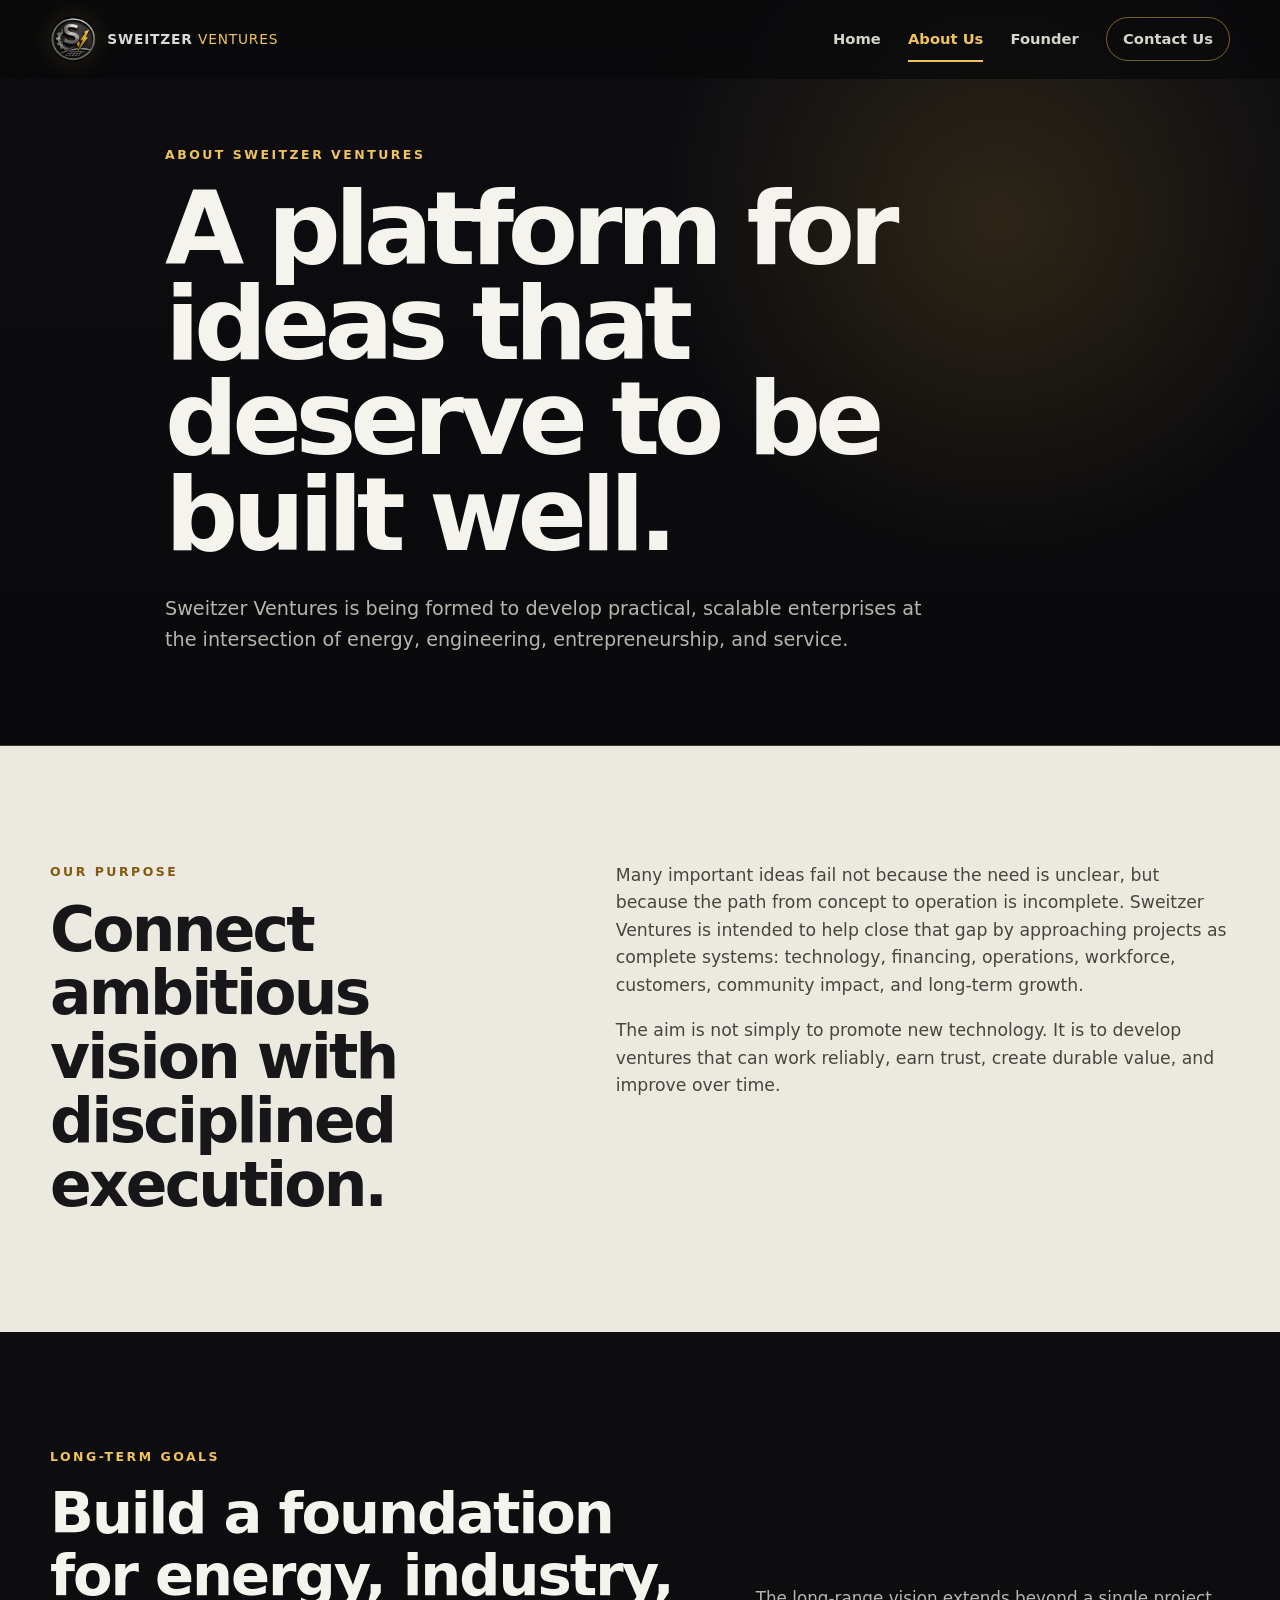
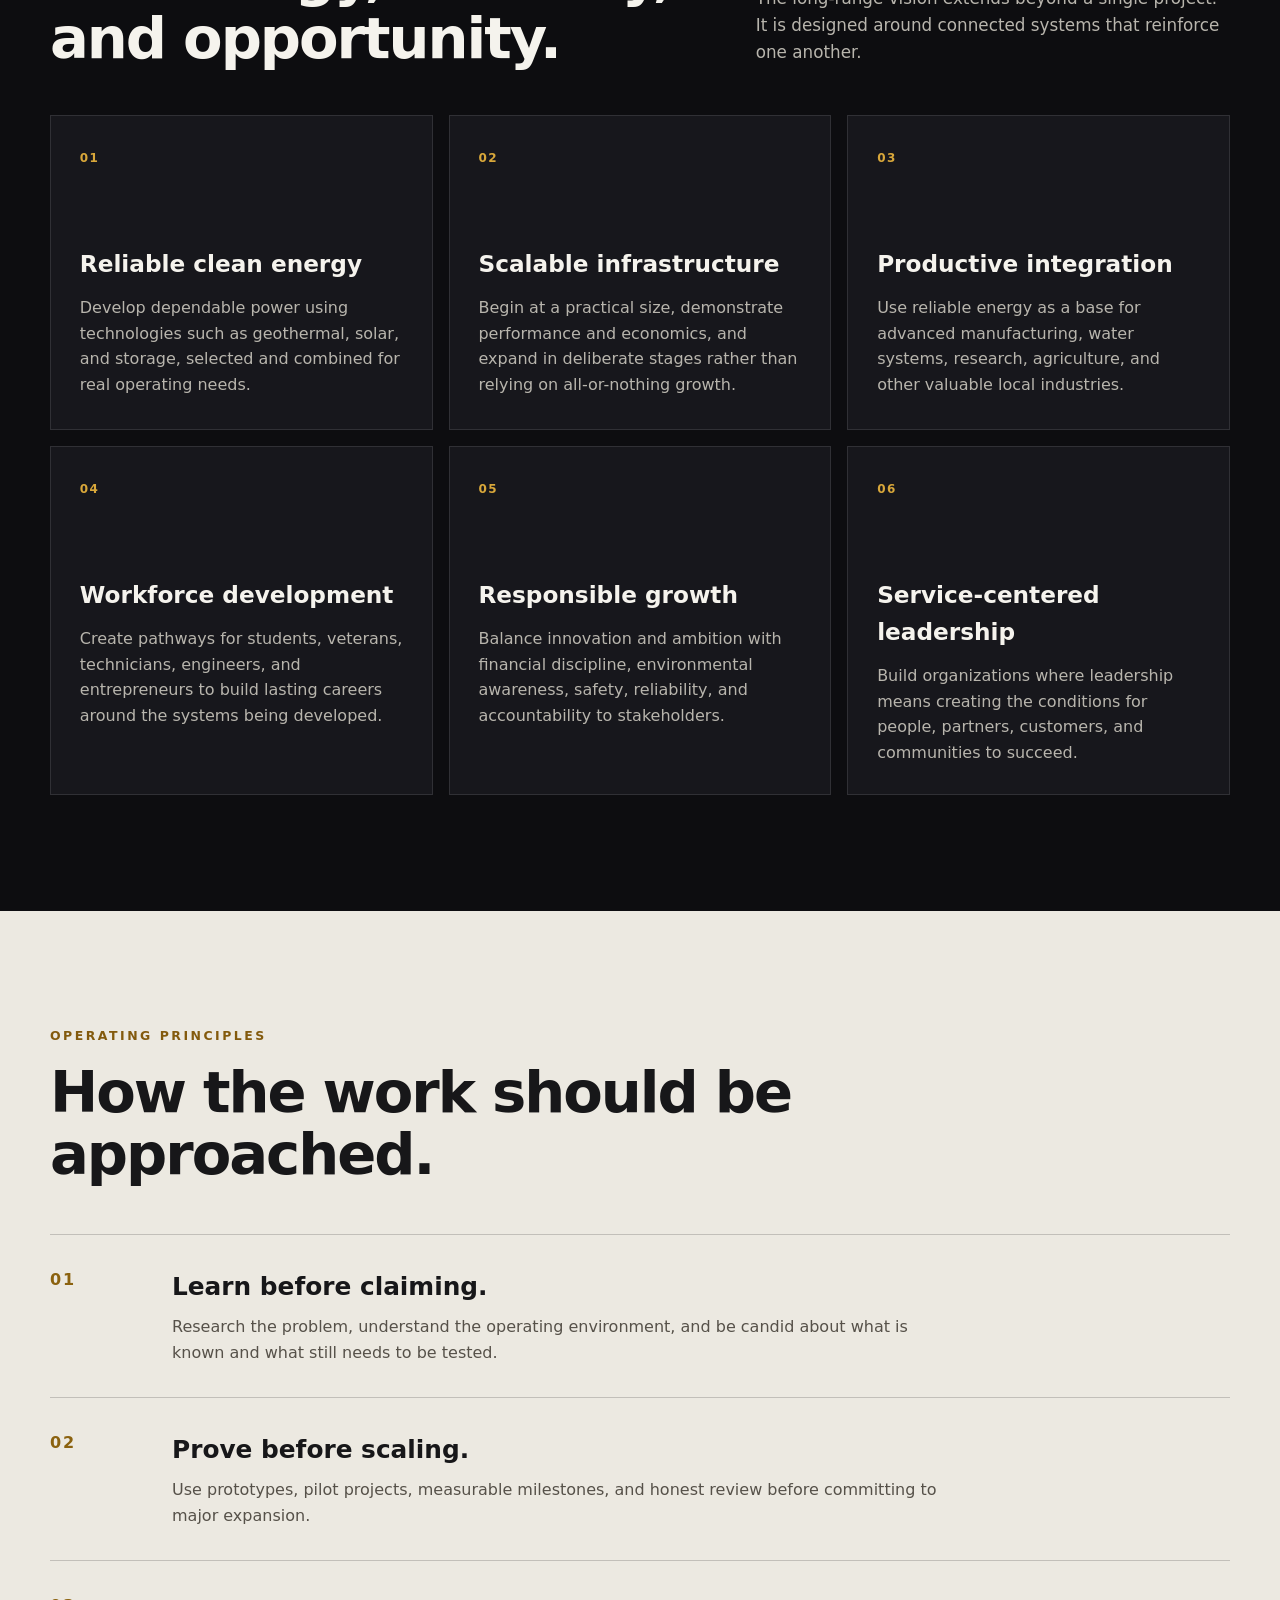
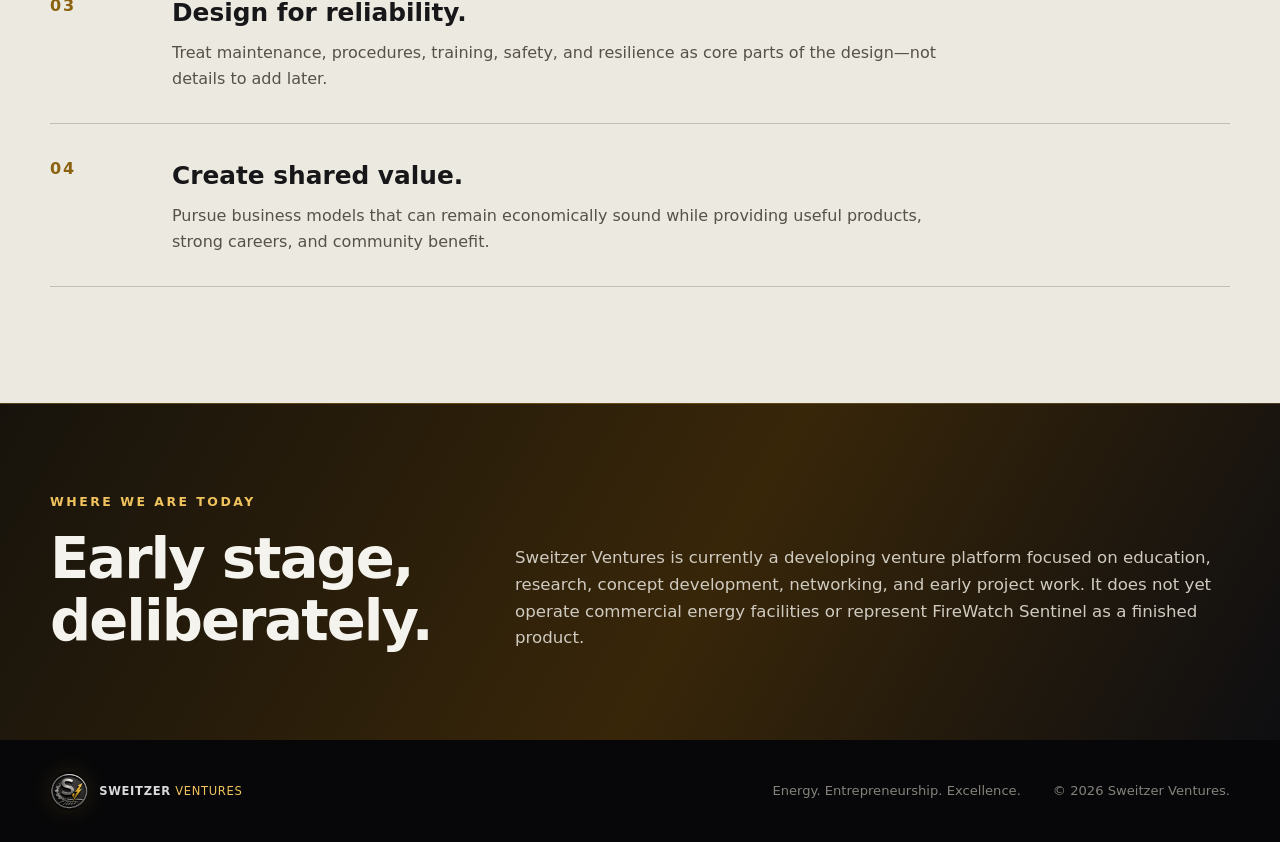
==== about.html @ b1c0d0ee "Full Website with current game" ====
<!doctype html>
<html lang="en">
<head>
  <meta charset="utf-8">
  <meta name="viewport" content="width=device-width, initial-scale=1">
  <meta name="description" content="Learn about the purpose, goals, and operating principles behind Sweitzer Ventures.">
  <meta name="theme-color" content="#0b0b0d">
  <meta property="og:title" content="About Sweitzer Ventures">
  <meta property="og:description" content="A long-range platform for reliable energy, resilient infrastructure, and disciplined entrepreneurship.">
  <meta property="og:type" content="website">
  <meta property="og:url" content="https://sweitzerventures.com/about.html">
  <meta property="og:image" content="https://sweitzerventures.com/assets/sweitzer-ventures-emblem.webp">
  <link rel="canonical" href="https://sweitzerventures.com/about.html">
  <title>About Us | Sweitzer Ventures</title>
  <link rel="icon" href="assets/favicon.png" type="image/png">
  <link rel="stylesheet" href="styles.css">
</head>
<body>
  <a class="skip-link" href="#main">Skip to main content</a>
  <header class="site-header" id="top">
    <div class="nav-wrap">
      <a class="brand" href="index.html" aria-label="Sweitzer Ventures home">
        <img src="assets/favicon.png" alt="" width="46" height="46">
        <span><strong>Sweitzer</strong> Ventures</span>
      </a>
      <button class="menu-button" type="button" aria-expanded="false" aria-controls="site-nav">Menu</button>
      <nav id="site-nav" aria-label="Primary navigation">
        <a href="index.html">Home</a>
        <a href="about.html" aria-current="page">About Us</a>
        <a href="founder.html">Founder</a>
        <a class="nav-cta" href="contact.html">Contact Us</a>
      </nav>
    </div>
  </header>

  <main id="main">
    <section class="page-hero about-page-hero" aria-labelledby="page-title">
      <div class="page-hero-inner reveal">
        <p class="eyebrow">About Sweitzer Ventures</p>
        <h1 id="page-title">A platform for ideas that deserve to be built well.</h1>
        <p>Sweitzer Ventures is being formed to develop practical, scalable enterprises at the intersection of energy, engineering, entrepreneurship, and service.</p>
      </div>
    </section>

    <section class="section light-section" aria-labelledby="purpose-title">
      <div class="section-inner two-column-story">
        <div class="story-heading reveal">
          <p class="section-label">Our purpose</p>
          <h2 id="purpose-title">Connect ambitious vision with disciplined execution.</h2>
        </div>
        <div class="story-copy reveal">
          <p>Many important ideas fail not because the need is unclear, but because the path from concept to operation is incomplete. Sweitzer Ventures is intended to help close that gap by approaching projects as complete systems: technology, financing, operations, workforce, customers, community impact, and long-term growth.</p>
          <p>The aim is not simply to promote new technology. It is to develop ventures that can work reliably, earn trust, create durable value, and improve over time.</p>
        </div>
      </div>
    </section>

    <section class="section goals-section" aria-labelledby="goals-title">
      <div class="section-inner">
        <div class="section-heading reveal">
          <div>
            <p class="section-label">Long-term goals</p>
            <h2 id="goals-title">Build a foundation for energy, industry, and opportunity.</h2>
          </div>
          <p>The long-range vision extends beyond a single project. It is designed around connected systems that reinforce one another.</p>
        </div>
        <div class="goal-grid">
          <article class="goal-card reveal">
            <span>01</span>
            <h3>Reliable clean energy</h3>
            <p>Develop dependable power using technologies such as geothermal, solar, and storage, selected and combined for real operating needs.</p>
          </article>
          <article class="goal-card reveal">
            <span>02</span>
            <h3>Scalable infrastructure</h3>
            <p>Begin at a practical size, demonstrate performance and economics, and expand in deliberate stages rather than relying on all-or-nothing growth.</p>
          </article>
          <article class="goal-card reveal">
            <span>03</span>
            <h3>Productive integration</h3>
            <p>Use reliable energy as a base for advanced manufacturing, water systems, research, agriculture, and other valuable local industries.</p>
          </article>
          <article class="goal-card reveal">
            <span>04</span>
            <h3>Workforce development</h3>
            <p>Create pathways for students, veterans, technicians, engineers, and entrepreneurs to build lasting careers around the systems being developed.</p>
          </article>
          <article class="goal-card reveal">
            <span>05</span>
            <h3>Responsible growth</h3>
            <p>Balance innovation and ambition with financial discipline, environmental awareness, safety, reliability, and accountability to stakeholders.</p>
          </article>
          <article class="goal-card reveal">
            <span>06</span>
            <h3>Service-centered leadership</h3>
            <p>Build organizations where leadership means creating the conditions for people, partners, customers, and communities to succeed.</p>
          </article>
        </div>
      </div>
    </section>

    <section class="section principles-section" aria-labelledby="principles-title">
      <div class="section-inner">
        <div class="principles-intro reveal">
          <p class="section-label">Operating principles</p>
          <h2 id="principles-title">How the work should be approached.</h2>
        </div>
        <ol class="principles-list">
          <li class="reveal"><span>01</span><div><h3>Learn before claiming.</h3><p>Research the problem, understand the operating environment, and be candid about what is known and what still needs to be tested.</p></div></li>
          <li class="reveal"><span>02</span><div><h3>Prove before scaling.</h3><p>Use prototypes, pilot projects, measurable milestones, and honest review before committing to major expansion.</p></div></li>
          <li class="reveal"><span>03</span><div><h3>Design for reliability.</h3><p>Treat maintenance, procedures, training, safety, and resilience as core parts of the design—not details to add later.</p></div></li>
          <li class="reveal"><span>04</span><div><h3>Create shared value.</h3><p>Pursue business models that can remain economically sound while providing useful products, strong careers, and community benefit.</p></div></li>
        </ol>
      </div>
    </section>

    <section class="status-band" aria-labelledby="status-title">
      <div class="section-inner status-inner reveal">
        <div>
          <p class="section-label">Where we are today</p>
          <h2 id="status-title">Early stage, deliberately.</h2>
        </div>
        <p>Sweitzer Ventures is currently a developing venture platform focused on education, research, concept development, networking, and early project work. It does not yet operate commercial energy facilities or represent FireWatch Sentinel as a finished product.</p>
      </div>
    </section>
  </main>

  <footer>
    <div class="footer-inner">
      <a class="brand footer-brand" href="index.html"><img src="assets/favicon.png" alt="" width="38" height="38"><span><strong>Sweitzer</strong> Ventures</span></a>
      <p>Energy. Entrepreneurship. Excellence.</p>
      <p>© <span id="year"></span> Sweitzer Ventures.</p>
    </div>
  </footer>
  <script src="script.js"></script>
</body>
</html>
---- styles.css ----
:root {
  --bg: #09090b;
  --bg-soft: #111115;
  --panel: #17171c;
  --panel-2: #1d1d23;
  --text: #f5f3ed;
  --muted: #b8b5ad;
  --line: rgba(255,255,255,.11);
  --silver: #d8d9da;
  --gold: #d8a73a;
  --gold-bright: #f0c35d;
  --cream: #ece9e1;
  --ink: #171719;
  --max: 1180px;
  --shadow: 0 22px 70px rgba(0,0,0,.36);
}

* { box-sizing: border-box; }
html { scroll-behavior: smooth; }
body {
  margin: 0;
  color: var(--text);
  background: var(--bg);
  font-family: Inter, ui-sans-serif, system-ui, -apple-system, BlinkMacSystemFont, "Segoe UI", sans-serif;
  line-height: 1.6;
  -webkit-font-smoothing: antialiased;
}
img { display: block; max-width: 100%; }
a { color: inherit; }
button, a { -webkit-tap-highlight-color: transparent; }

.skip-link {
  position: fixed;
  left: 1rem;
  top: -100px;
  z-index: 999;
  padding: .75rem 1rem;
  background: var(--gold);
  color: #111;
  font-weight: 800;
  border-radius: .4rem;
}
.skip-link:focus { top: 1rem; }

.site-header {
  position: fixed;
  inset: 0 0 auto;
  z-index: 50;
  background: rgba(9,9,11,.78);
  border-bottom: 1px solid transparent;
  backdrop-filter: blur(16px);
  transition: background .25s ease, border-color .25s ease;
}
.site-header.scrolled { background: rgba(9,9,11,.95); border-color: var(--line); }
.nav-wrap {
  width: min(var(--max), calc(100% - 2.5rem));
  height: 78px;
  margin: 0 auto;
  display: flex;
  align-items: center;
  justify-content: space-between;
  gap: 2rem;
}
.brand { display: inline-flex; align-items: center; gap: .7rem; text-decoration: none; letter-spacing: .06em; text-transform: uppercase; font-size: .86rem; }
.brand img { border-radius: 50%; box-shadow: 0 0 26px rgba(216,167,58,.16); }
.brand strong { color: var(--silver); }
.brand span { color: var(--gold-bright); }
nav { display: flex; align-items: center; gap: 1.7rem; }
nav a { position: relative; text-decoration: none; color: #d7d4cb; font-size: .92rem; font-weight: 700; }
nav a:hover, nav a:focus-visible, nav a[aria-current="page"] { color: var(--gold-bright); }
nav a[aria-current="page"]::after { content: ""; position: absolute; left: 0; right: 0; bottom: -.7rem; height: 2px; background: var(--gold-bright); }
.nav-cta { border: 1px solid rgba(216,167,58,.55); border-radius: 999px; padding: .55rem 1rem; }
.nav-cta[aria-current="page"]::after { display: none; }
.menu-button { display: none; }

.hero {
  min-height: 94vh;
  position: relative;
  overflow: hidden;
  display: grid;
  align-items: center;
  padding: 132px 0 82px;
  background:
    linear-gradient(115deg, rgba(255,255,255,.025) 1px, transparent 1px) 0 0 / 58px 58px,
    radial-gradient(circle at 80% 28%, rgba(216,167,58,.15), transparent 31%),
    linear-gradient(180deg, #0b0b0e 0%, #09090b 72%);
}
.hero::after { content: ""; position: absolute; inset: auto 0 0; height: 1px; background: linear-gradient(90deg, transparent, rgba(216,167,58,.55), transparent); }
.hero-inner {
  width: min(var(--max), calc(100% - 2.5rem));
  margin: 0 auto;
  display: grid;
  grid-template-columns: 1.08fr .92fr;
  gap: 5rem;
  align-items: center;
  position: relative;
  z-index: 2;
}
.hero-glow { position: absolute; border-radius: 999px; filter: blur(85px); opacity: .2; }
.hero-glow-one { width: 330px; height: 330px; background: var(--gold); right: 7%; top: 23%; }
.hero-glow-two { width: 240px; height: 240px; background: #8b8f98; left: 0; bottom: 8%; opacity: .08; }
.eyebrow, .section-label { margin: 0 0 1rem; color: var(--gold-bright); font-size: .78rem; font-weight: 850; text-transform: uppercase; letter-spacing: .2em; }
.hero h1 { margin: 0; font-size: clamp(3.45rem, 7vw, 6.9rem); line-height: .91; letter-spacing: -.062em; max-width: 820px; }
.hero h1 span { color: var(--gold-bright); }
.hero-lead { margin: 2rem 0 0; max-width: 700px; font-size: clamp(1.03rem, 1.4vw, 1.22rem); color: var(--muted); }
.hero-actions, .founder-actions, .contact-actions { display: flex; flex-wrap: wrap; gap: .85rem; margin-top: 2.1rem; }
.button { display: inline-flex; justify-content: center; align-items: center; min-height: 48px; padding: .77rem 1.25rem; border-radius: .32rem; text-decoration: none; font-weight: 800; letter-spacing: .015em; transition: transform .2s ease, border-color .2s ease, background .2s ease; }
.button:hover, .button:focus-visible { transform: translateY(-2px); }
.button-primary { background: linear-gradient(135deg, var(--gold-bright), #b77c17); color: #15120b; box-shadow: 0 10px 38px rgba(216,167,58,.18); }
.button-secondary { border: 1px solid var(--line); background: rgba(255,255,255,.025); color: var(--text); }
.button-secondary:hover { border-color: rgba(216,167,58,.55); }
.hero-mark { text-align: center; display: grid; justify-items: center; align-items: center; }
.hero-logo { display: block; width: min(100%, 720px); max-width: 100%; height: auto; aspect-ratio: auto; object-fit: contain; object-position: center; filter: drop-shadow(0 28px 45px rgba(0,0,0,.52)) drop-shadow(0 0 30px rgba(216,167,58,.09)); }
.hero-logo-original { border-radius: 0; clip-path: none; transform: none; }
.hero-logo-tagline { margin: .15rem 0 0; color: #aaa9a5; font-size: clamp(.52rem, .72vw, .68rem); font-weight: 750; text-transform: uppercase; letter-spacing: .13em; white-space: nowrap; }

.section { padding: clamp(5rem, 9vw, 8.8rem) 0; }
.section-inner { width: min(var(--max), calc(100% - 2.5rem)); margin: 0 auto; }
.narrow { width: min(900px, calc(100% - 2.5rem)); }
.section h2, .contact-inner h2, .status-inner h2, .email-band-inner h2 { margin: 0; letter-spacing: -.035em; line-height: 1.08; font-size: clamp(2.2rem, 4.5vw, 4.25rem); }
.section-heading { display: grid; grid-template-columns: 1.15fr .85fr; align-items: end; gap: 4rem; margin-bottom: 2.8rem; }
.section-heading > p { color: var(--muted); margin: 0 0 .25rem; font-size: 1.05rem; }
.text-link { display: inline-flex; gap: .35rem; margin-top: 1.6rem; color: var(--gold-bright); text-decoration: none; font-weight: 800; border-bottom: 1px solid rgba(240,195,93,.38); padding-bottom: .16rem; }

.endeavors-section { background: linear-gradient(180deg, #0b0b0e 0%, #111115 100%); }
.featured-endeavor { display: grid; grid-template-columns: 1.08fr .92fr; gap: clamp(2rem, 5vw, 5rem); padding: clamp(2rem, 4vw, 4rem); border: 1px solid rgba(216,167,58,.38); background: radial-gradient(circle at 0 0, rgba(216,167,58,.17), transparent 40%), var(--panel); box-shadow: var(--shadow); }
.project-kicker { display: flex; flex-wrap: wrap; gap: .6rem; color: var(--gold-bright); font-size: .7rem; font-weight: 850; text-transform: uppercase; letter-spacing: .11em; }
.project-kicker span { padding: .35rem .55rem; border: 1px solid rgba(216,167,58,.3); }
.featured-copy h3 { margin: 1.5rem 0 .8rem; font-size: clamp(2.3rem, 5vw, 4.7rem); letter-spacing: -.045em; line-height: .98; }
.featured-lead { font-size: 1.22rem; color: #eee9dc; }
.featured-copy p:not(.featured-lead):not(.project-note) { color: var(--muted); }
.project-note { border-left: 3px solid var(--gold); padding-left: 1rem; color: #d9d4c9; font-size: .9rem; }
.project-system { display: grid; align-content: center; }
.system-step { display: grid; grid-template-columns: 42px 95px 1fr; gap: 1rem; align-items: start; padding: 1rem 0; }
.system-step > span { color: var(--gold); font-size: .72rem; font-weight: 900; letter-spacing: .1em; }
.system-step strong { font-size: 1.05rem; }
.system-step small { color: var(--muted); font-size: .88rem; line-height: 1.5; }
.system-line { width: 1px; height: 20px; background: linear-gradient(var(--gold), transparent); margin-left: 20px; }
.endeavor-grid { display: grid; grid-template-columns: repeat(3, 1fr); gap: 1rem; margin-top: 1rem; }
.endeavor-card { padding: 2rem; min-height: 275px; border: 1px solid var(--line); background: rgba(255,255,255,.025); }
.card-number, .endeavor-card > span, .goal-card > span, .topic-card > span { color: var(--gold); font-size: .75rem; font-weight: 900; letter-spacing: .12em; }
.endeavor-card h3 { margin: 4.5rem 0 .7rem; font-size: 1.45rem; }
.endeavor-card p { margin: 0; color: var(--muted); }
.statement { background: #0d0d10; text-align: center; }
.statement p:not(.section-label) { color: var(--muted); font-size: 1.12rem; max-width: 800px; margin: 1.65rem auto 0; }

.page-hero { min-height: 72vh; display: grid; align-items: end; padding: 145px 0 90px; background: radial-gradient(circle at 78% 30%, rgba(216,167,58,.16), transparent 30%), linear-gradient(180deg, #0e0e12, #09090b); border-bottom: 1px solid rgba(216,167,58,.25); }
.page-hero-inner { width: min(950px, calc(100% - 2.5rem)); margin: 0 auto; }
.page-hero h1 { margin: 0; font-size: clamp(3.4rem, 8vw, 7.2rem); line-height: .93; letter-spacing: -.06em; }
.page-hero p:last-child { max-width: 760px; color: var(--muted); font-size: 1.2rem; margin: 2rem 0 0; }
.light-section { background: var(--cream); color: var(--ink); }
.light-section .section-label { color: #835a0d; }
.two-column-story, .founder-story-grid { display: grid; grid-template-columns: .86fr 1.14fr; gap: clamp(3rem, 8vw, 8rem); }
.story-heading h2 { margin: 0; font-size: clamp(2.2rem, 4.8vw, 4.6rem); line-height: 1.04; letter-spacing: -.045em; }
.story-copy { font-size: 1.08rem; }
.story-copy p:first-child { margin-top: 0; }
.light-section .story-copy { color: #49453e; }
.goals-section { background: #0d0d10; }
.goal-grid { display: grid; grid-template-columns: repeat(3, 1fr); gap: 1rem; }
.goal-card { min-height: 315px; padding: 1.8rem; border: 1px solid var(--line); background: var(--panel); }
.goal-card h3 { margin: 4.7rem 0 .8rem; font-size: 1.45rem; }
.goal-card p { color: var(--muted); margin: 0; }
.principles-section { background: var(--cream); color: var(--ink); }
.principles-section .section-label { color: #835a0d; }
.principles-intro { max-width: 760px; margin-bottom: 3rem; }
.principles-list { list-style: none; padding: 0; margin: 0; border-top: 1px solid rgba(0,0,0,.18); }
.principles-list li { display: grid; grid-template-columns: 90px 1fr; gap: 2rem; padding: 2rem 0; border-bottom: 1px solid rgba(0,0,0,.18); }
.principles-list li > span { color: #8b620f; font-weight: 900; letter-spacing: .12em; }
.principles-list h3 { margin: 0 0 .45rem; font-size: 1.55rem; }
.principles-list p { margin: 0; max-width: 790px; color: #565149; }
.status-band { padding: 5.5rem 0; background: linear-gradient(120deg, #17130c, #382609 55%, #0e0e11); border-top: 1px solid rgba(216,167,58,.3); }
.status-inner { display: grid; grid-template-columns: .7fr 1.3fr; gap: 5rem; align-items: end; }
.status-inner p:last-child { color: #d0cbc0; font-size: 1.04rem; margin: 0; }

.founder-hero { padding: 135px 0 70px; min-height: 94vh; display: grid; align-items: center; background: radial-gradient(circle at 15% 50%, rgba(216,167,58,.14), transparent 28%), linear-gradient(180deg, #0d0d10, #09090b); }
.founder-hero-inner { width: min(var(--max), calc(100% - 2.5rem)); margin: 0 auto; display: grid; grid-template-columns: .82fr 1.18fr; gap: clamp(3rem, 8vw, 8rem); align-items: center; }
.founder-portrait { max-width: 490px; position: relative; }
.founder-portrait::before { content: ""; position: absolute; inset: -18px 18px 18px -18px; border: 1px solid rgba(216,167,58,.48); z-index: 0; }
.founder-portrait img { position: relative; z-index: 1; aspect-ratio: 4 / 5; object-fit: cover; object-position: 50% 22%; box-shadow: var(--shadow); }
.founder-intro h1 { margin: 0; font-size: clamp(3.7rem, 8vw, 7.8rem); line-height: .88; letter-spacing: -.065em; }
.founder-role { color: var(--gold-bright); font-weight: 800; margin-top: 1.8rem; }
.founder-lead { max-width: 720px; color: var(--muted); font-size: 1.17rem; }
.founder-story-section { background: var(--cream); color: var(--ink); }
.founder-story-section .section-label { color: #835a0d; }
.founder-story-section .story-copy { color: #4f4b44; }
.founder-gallery-section { background: #0d0d10; }
.founder-gallery { display: grid; grid-template-columns: 1.22fr .78fr; gap: 1rem; }
.gallery-card { margin: 0; border: 1px solid var(--line); background: var(--panel); }
.gallery-wide { grid-row: span 2; }
.gallery-image { overflow: hidden; background: #050506; }
.gallery-image.landscape { aspect-ratio: 1.05 / 1; }
.gallery-image.portrait { aspect-ratio: 1.32 / 1; }
.gallery-image img { width: 100%; height: 100%; object-fit: cover; transition: transform .45s ease; }
.gallery-image.landscape img { object-position: 55% center; }
.gallery-image.portrait img { object-position: 50% 24%; }
.gallery-card:hover img { transform: scale(1.025); }
.gallery-card figcaption { padding: 1.25rem 1.35rem 1.45rem; display: grid; gap: .35rem; }
.gallery-card figcaption strong { font-size: 1.15rem; }
.gallery-card figcaption span { color: var(--muted); font-size: .9rem; }
.article-spotlight { background: linear-gradient(120deg, #1d170d, #3b2808 58%, #101013); }
.article-spotlight-inner { display: grid; grid-template-columns: 155px 1fr auto; gap: 3rem; align-items: center; }
.article-badge { width: 135px; height: 135px; display: grid; place-items: center; text-align: center; border-radius: 50%; border: 1px solid rgba(240,195,93,.55); color: var(--gold-bright); text-transform: uppercase; letter-spacing: .12em; font-size: .7rem; font-weight: 900; }
.article-spotlight h2 { font-size: clamp(2rem, 4vw, 3.65rem); }
.article-spotlight p:not(.section-label) { color: #d5cfc2; max-width: 750px; }
.founder-links-section { background: var(--cream); color: var(--ink); }
.founder-links-section .section-label { color: #835a0d; }
.link-card-grid { display: grid; grid-template-columns: repeat(3, 1fr); gap: 1rem; margin-top: 2.5rem; }
.link-card { min-height: 260px; display: flex; flex-direction: column; padding: 1.7rem; border: 1px solid rgba(0,0,0,.18); color: var(--ink); text-decoration: none; transition: transform .2s ease, border-color .2s ease, background .2s ease; }
.link-card:hover { transform: translateY(-4px); border-color: #956812; background: #f4f1e9; }
.link-card span { color: #835a0d; font-size: .74rem; font-weight: 850; text-transform: uppercase; letter-spacing: .12em; }
.link-card strong { margin-top: 4rem; font-size: 1.55rem; line-height: 1.15; }
.link-card em { margin-top: auto; color: #625d54; font-style: normal; font-size: .88rem; }

.contact-page-hero { min-height: 88vh; display: grid; align-items: center; padding: 135px 0 75px; background: radial-gradient(circle at 80% 30%, rgba(216,167,58,.16), transparent 30%), linear-gradient(180deg, #0d0d10, #09090b); }
.contact-page-grid { width: min(var(--max), calc(100% - 2.5rem)); margin: 0 auto; display: grid; grid-template-columns: 1.1fr .9fr; gap: clamp(3rem, 8vw, 7rem); align-items: center; }
.contact-page-copy h1 { margin: 0; font-size: clamp(4rem, 9vw, 8.2rem); line-height: .88; letter-spacing: -.07em; }
.contact-page-copy p:last-child { max-width: 680px; color: var(--muted); font-size: 1.15rem; margin-top: 2rem; }
.contact-card { padding: clamp(2rem, 5vw, 3.5rem); background: var(--panel); border: 1px solid rgba(216,167,58,.4); box-shadow: var(--shadow); }
.contact-card-label { color: var(--gold-bright); font-size: .72rem; font-weight: 900; text-transform: uppercase; letter-spacing: .15em; }
.contact-card h2 { margin: 2.7rem 0 0; font-size: clamp(2.2rem, 4vw, 3.5rem); }
.contact-card p { margin: .25rem 0 1.8rem; color: var(--muted); }
.contact-email { display: inline-block; color: var(--gold-bright); font-size: clamp(1rem, 2vw, 1.35rem); font-weight: 850; text-decoration: none; overflow-wrap: anywhere; }
.contact-topics-section { background: var(--cream); color: var(--ink); }
.contact-topics-section .section-label { color: #835a0d; }
.contact-topics-section .section-heading > p { color: #5c574e; }
.topic-grid { display: grid; grid-template-columns: repeat(2, 1fr); gap: 1rem; }
.topic-card { min-height: 285px; padding: 1.8rem; border: 1px solid rgba(0,0,0,.18); }
.topic-card h3 { margin: 4.5rem 0 .7rem; font-size: 1.5rem; }
.topic-card p { color: #59544b; margin: 0; }
.email-band { padding: 5rem 0; background: #0d0d10; }
.email-band-inner { display: grid; grid-template-columns: 170px 1fr auto; gap: 3rem; align-items: center; }
.email-band-inner img { display: block; width: 170px; height: auto; aspect-ratio: 1 / 1; object-fit: contain; border-radius: 0; clip-path: none; transform: none; }
.email-band-inner h2 { font-size: clamp(1.8rem, 4vw, 3.6rem); overflow-wrap: anywhere; }
.email-band-inner p:not(.section-label) { color: var(--muted); margin-bottom: 0; }

.contact-band { position: relative; padding: 5.5rem 0; background: linear-gradient(120deg, #16120b, #32230b 55%, #0f0f12); border-top: 1px solid rgba(216,167,58,.35); border-bottom: 1px solid rgba(216,167,58,.25); overflow: hidden; }
.contact-band::after { content: "SV"; position: absolute; right: 2%; top: -58%; font: 900 23rem/1 Arial, sans-serif; color: rgba(255,255,255,.025); pointer-events: none; }
.contact-inner { display: flex; justify-content: space-between; align-items: center; gap: 3rem; position: relative; z-index: 1; }
.contact-inner h2 { max-width: 760px; font-size: clamp(2rem, 4.2vw, 3.85rem); }
footer { background: #070709; padding: 2rem 0; }
.footer-inner { width: min(var(--max), calc(100% - 2.5rem)); margin: 0 auto; display: grid; grid-template-columns: 1fr auto auto; align-items: center; gap: 2rem; color: #85827b; font-size: .82rem; }
.footer-inner p { margin: 0; }
.footer-brand { font-size: .72rem; }

.reveal { opacity: 0; transform: translateY(20px); transition: opacity .7s ease, transform .7s ease; }
.reveal.visible { opacity: 1; transform: none; }

@media (max-width: 980px) {
  .featured-endeavor, .contact-page-grid, .founder-hero-inner { grid-template-columns: 1fr; }
  .featured-endeavor { gap: 2.5rem; }
  .endeavor-grid, .goal-grid, .link-card-grid { grid-template-columns: repeat(2, 1fr); }
  .founder-portrait { max-width: 520px; }
  .founder-hero { padding-top: 125px; }
  .article-spotlight-inner, .email-band-inner { grid-template-columns: 125px 1fr; }
  .article-spotlight-inner .button, .email-band-inner .button { grid-column: 2; justify-self: start; }
}

@media (max-width: 900px) {
  .menu-button { display: inline-flex; border: 1px solid var(--line); background: transparent; color: var(--text); border-radius: .3rem; padding: .5rem .75rem; font-weight: 750; }
  nav { display: none; position: absolute; top: 78px; left: 0; right: 0; padding: 1.2rem 1.25rem 1.5rem; background: rgba(9,9,11,.98); border-bottom: 1px solid var(--line); flex-direction: column; align-items: stretch; gap: .25rem; }
  nav.open { display: flex; }
  nav a, .nav-cta { padding: .7rem 0; border: 0; }
  nav a[aria-current="page"]::after { display: none; }
  .hero { min-height: auto; padding-top: 125px; }
  .hero-inner { grid-template-columns: 1fr; gap: 3.4rem; }
  .hero-copy { text-align: center; }
  .hero-lead { margin-left: auto; margin-right: auto; }
  .hero-actions { justify-content: center; }
  .hero-mark { max-width: 520px; margin: 0 auto; }
  .section-heading, .two-column-story, .founder-story-grid, .status-inner { grid-template-columns: 1fr; gap: 2rem; }
  .founder-gallery { grid-template-columns: 1fr 1fr; }
  .gallery-wide { grid-column: 1 / -1; grid-row: auto; }
  .gallery-image.landscape { aspect-ratio: 16 / 9; }
  .contact-inner { align-items: flex-start; flex-direction: column; }
  .footer-inner { grid-template-columns: 1fr; text-align: center; justify-items: center; gap: .55rem; }
}

@media (max-width: 680px) {
  .nav-wrap, .hero-inner, .section-inner, .footer-inner, .founder-hero-inner, .contact-page-grid { width: min(100% - 1.5rem, var(--max)); }
  .narrow, .page-hero-inner { width: min(100% - 1.5rem, 950px); }
  .brand { font-size: .74rem; }
  .brand img { width: 40px; height: 40px; }
  .hero { padding-top: 112px; }
  .hero h1 { font-size: clamp(2.45rem, 10.2vw, 4rem); letter-spacing: -.05em; }
  .hero-actions, .founder-actions, .contact-actions { flex-direction: column; }
  .button { width: 100%; }
  .section-heading { margin-bottom: 2rem; }
  .endeavor-grid, .goal-grid, .topic-grid, .link-card-grid, .founder-gallery { grid-template-columns: 1fr; }
  .featured-endeavor { padding: 1.5rem; }
  .system-step { grid-template-columns: 34px 78px 1fr; gap: .7rem; }
  .system-line { margin-left: 16px; }
  .endeavor-card, .goal-card, .topic-card { min-height: 245px; }
  .page-hero { min-height: 64vh; padding-top: 125px; }
  .page-hero h1 { font-size: clamp(3rem, 14vw, 5rem); }
  .principles-list li { grid-template-columns: 50px 1fr; gap: 1rem; }
  .founder-hero { min-height: auto; }
  .founder-intro h1 { font-size: clamp(3.25rem, 16vw, 5.5rem); }
  .founder-portrait::before { inset: -10px 10px 10px -10px; }
  .gallery-wide { grid-column: auto; }
  .gallery-image.landscape, .gallery-image.portrait { aspect-ratio: 4 / 3; }
  .article-spotlight-inner, .email-band-inner { grid-template-columns: 1fr; gap: 1.5rem; }
  .article-badge { width: 105px; height: 105px; }
  .article-spotlight-inner .button, .email-band-inner .button { grid-column: auto; justify-self: stretch; }
  .email-band-inner img { width: 120px; height: auto; }
  .contact-band { padding: 4rem 0; }
}

@media (prefers-reduced-motion: reduce) {
  html { scroll-behavior: auto; }
  *, *::before, *::after { transition-duration: .01ms !important; animation-duration: .01ms !important; animation-iteration-count: 1 !important; }
  .reveal { opacity: 1; transform: none; }
}

/* Fast Track Games */
.games-page {
  --ft-blue: #3e78c7;
  --ft-blue-bright: #71b6ff;
  --ft-yellow: #f7c84a;
  --ft-orange: #ff8a3d;
  --ft-panel: #121b2b;
  --ft-panel-2: #182842;
}
.games-page .site-header { background: rgba(7,10,16,.83); }
.games-page .site-header.scrolled { background: rgba(7,10,16,.97); }
.games-hero {
  min-height: 96vh;
  padding: 130px 0 78px;
  display: grid;
  align-items: center;
  position: relative;
  overflow: hidden;
  background:
    linear-gradient(rgba(255,255,255,.018) 1px, transparent 1px) 0 0 / 34px 34px,
    linear-gradient(90deg, rgba(255,255,255,.018) 1px, transparent 1px) 0 0 / 34px 34px,
    radial-gradient(circle at 78% 28%, rgba(62,120,199,.23), transparent 32%),
    radial-gradient(circle at 18% 74%, rgba(247,200,74,.09), transparent 28%),
    linear-gradient(180deg, #090d15 0%, #07090f 100%);
}
.games-hero::after { content:""; position:absolute; inset:auto 0 0; height:1px; background:linear-gradient(90deg,transparent,var(--ft-blue-bright),var(--ft-yellow),transparent); opacity:.5; }
.games-hero-grid { width:min(1320px,calc(100% - 2.5rem)); margin:0 auto; display:grid; grid-template-columns:.8fr 1.2fr; gap:4rem; align-items:center; position:relative; z-index:2; }
.games-studio-label, .game-section-label { margin:0 0 1rem; color:var(--ft-yellow); font-size:.75rem; font-weight:900; text-transform:uppercase; letter-spacing:.18em; }
.fast-track-games-logo { display:inline-block; margin-bottom:2rem; padding:.48rem .75rem .58rem; border:2px solid rgba(113,182,255,.48); background:linear-gradient(180deg,#182b48,#0c1627); box-shadow:5px 5px 0 #05070b, inset 0 0 0 1px rgba(255,255,255,.07); color:#f6f1df; font:900 clamp(1rem,1.7vw,1.35rem)/1 Tahoma,Verdana,sans-serif; font-style:italic; letter-spacing:.04em; transform:skew(-5deg); }
.fast-track-games-logo span { color:var(--ft-yellow); }
.games-hero h1 { margin:0; font-size:clamp(3.5rem,6.8vw,7.1rem); line-height:.88; letter-spacing:-.065em; }
.games-hero h1 span { color:var(--ft-yellow); }
.games-hero-copy > p:not(.games-studio-label) { max-width:660px; color:#bcc7d7; font-size:clamp(1rem,1.45vw,1.18rem); }
.games-hero .button-primary { background:linear-gradient(135deg,var(--ft-yellow),#d38d16); }
.games-hero .button-secondary { border-color:rgba(113,182,255,.35); }
.build-chips { margin-top:2rem; display:grid; grid-template-columns:auto 1fr; gap:.22rem 1rem; width:max-content; max-width:100%; padding:1rem 1.15rem; border-left:3px solid var(--ft-blue-bright); background:rgba(17,27,44,.72); font-family:Tahoma,Verdana,sans-serif; }
.build-chips span { color:#8491a6; font-size:.68rem; text-transform:uppercase; letter-spacing:.12em; }
.build-chips strong { color:#f6f0df; font-size:.82rem; }
.game-screen-frame { position:relative; padding:10px; background:#111824; border:2px solid #52617a; border-radius:10px; box-shadow:0 32px 90px rgba(0,0,0,.55), 0 0 45px rgba(62,120,199,.12); transform:perspective(1300px) rotateY(-3deg) rotateX(1.5deg); }
.game-screen-frame::before { content:""; position:absolute; inset:-7px 12px 10px -7px; z-index:-1; border:1px solid rgba(247,200,74,.2); border-radius:12px; }
.game-screen-frame img { width:100%; height:auto; border-radius:4px; }
.screen-corner { position:absolute; right:18px; bottom:18px; padding:.48rem .7rem; background:rgba(7,10,16,.88); color:var(--ft-yellow); border:1px solid rgba(247,200,74,.5); font:.68rem/1 Tahoma,Verdana,sans-serif; letter-spacing:.11em; }
.game-intro-section { background:#f0ede4; color:#141820; }
.game-intro-grid { display:grid; grid-template-columns:.8fr 1.2fr; gap:clamp(3rem,8vw,8rem); align-items:start; }
.game-title-block h2 { font:900 clamp(4rem,9vw,8.2rem)/.83 Tahoma,Verdana,sans-serif; font-style:italic; letter-spacing:-.07em; text-transform:uppercase; text-shadow:4px 4px 0 rgba(62,120,199,.18); }
.game-title-block h2 span { color:#be840e; }
.game-tagline { max-width:520px; margin-top:2rem; font-size:1.16rem; font-weight:750; color:#353b46; }
.game-intro-copy { font-size:1.1rem; color:#454a52; }
.game-intro-copy p { margin-top:0; margin-bottom:1.3rem; }
.game-intro-copy strong { color:#13171f; }
.game-loop-section { background:#090d15; }
.games-page .section-heading > p { color:#aeb9ca; }
.game-loop-grid { display:grid; grid-template-columns:repeat(4,1fr); gap:1rem; }
.game-loop-card { min-height:310px; padding:1.65rem; border:1px solid rgba(113,182,255,.2); background:linear-gradient(180deg,rgba(24,40,66,.78),rgba(12,20,34,.84)); box-shadow:inset 0 1px rgba(255,255,255,.035); }
.game-loop-card span { color:var(--ft-yellow); font:900 .72rem/1 Tahoma,Verdana,sans-serif; letter-spacing:.12em; }
.game-loop-card strong { display:block; margin:5rem 0 .7rem; font-size:1.38rem; line-height:1.1; }
.game-loop-card p { margin:0; color:#aeb9ca; }
.character-section { padding-top:2rem; background:#090d15; }
.character-heading { display:flex; justify-content:space-between; align-items:end; gap:2rem; margin-bottom:2rem; }
.character-heading h2 { max-width:760px; font-size:clamp(2.4rem,5vw,4.6rem); }
.character-roster { display:grid; grid-template-columns:repeat(6,1fr); gap:.75rem; }
.character-tile { margin:0; position:relative; overflow:hidden; border:1px solid rgba(255,255,255,.13); background:#121b2b; aspect-ratio:1/1.1; }
.character-tile img { width:100%; height:100%; object-fit:cover; transition:transform .35s ease,filter .35s ease; }
.character-tile:hover img { transform:scale(1.035); }
.character-tile figcaption { position:absolute; inset:auto 0 0; padding:2rem .75rem .7rem; background:linear-gradient(transparent,rgba(4,7,11,.96)); color:#fff5d9; font:900 .8rem/1 Tahoma,Verdana,sans-serif; text-transform:uppercase; letter-spacing:.08em; }
.current-features-section { background:#0f1623; }
.feature-list-grid { display:grid; grid-template-columns:repeat(4,1fr); gap:1rem; }
.feature-list-card { min-height:290px; padding:1.55rem; border-top:3px solid var(--ft-blue); background:#141f31; }
.feature-list-card span { color:#7f92ad; font-size:.7rem; text-transform:uppercase; letter-spacing:.13em; font-weight:850; }
.feature-list-card h3 { margin:4.25rem 0 .7rem; font-size:1.35rem; }
.feature-list-card p { margin:0; color:#aeb9ca; font-size:.93rem; }
.latest-build-section { background:#f0ede4; color:#171b22; }
.latest-build-grid { display:grid; grid-template-columns:.8fr 1.2fr; gap:clamp(3rem,8vw,8rem); }
.version-mark { display:inline-block; margin:.5rem 0 1.2rem; color:#214f8c; font:900 clamp(3.8rem,8vw,7.8rem)/.8 Tahoma,Verdana,sans-serif; font-style:italic; letter-spacing:-.08em; }
.latest-build-title h2 { font-size:clamp(2.4rem,5vw,4.6rem); }
.latest-build-title > p:last-child { color:#575c65; font-size:1.08rem; }
.latest-build-notes { padding:2rem; border:1px solid rgba(0,0,0,.16); background:#faf8f2; }
.latest-build-notes h3 { margin:0 0 .8rem; font-size:1.18rem; text-transform:uppercase; letter-spacing:.04em; }
.latest-build-notes h3:not(:first-child) { margin-top:2rem; }
.latest-build-notes ul { margin:0; padding-left:1.2rem; color:#4d525b; }
.latest-build-notes li + li { margin-top:.55rem; }
.coming-soon-section { background:#080b12; }
.coming-grid { display:grid; grid-template-columns:1fr 1fr; gap:1rem; }
.coming-card { min-height:590px; padding:clamp(1.7rem,4vw,2.6rem); position:relative; overflow:hidden; border:1px solid rgba(255,255,255,.12); }
.coming-card::after { position:absolute; right:-1rem; bottom:-3rem; font:900 11rem/1 Tahoma,Verdana,sans-serif; opacity:.025; }
.coming-social { background:radial-gradient(circle at 90% 10%,rgba(255,138,61,.15),transparent 30%),linear-gradient(145deg,#1d1520,#111724); }
.coming-social::after { content:"SOCIAL"; }
.coming-multiplayer { background:radial-gradient(circle at 90% 10%,rgba(113,182,255,.18),transparent 30%),linear-gradient(145deg,#101d31,#111724); }
.coming-multiplayer::after { content:"VS"; }
.coming-status { display:inline-block; padding:.35rem .55rem; border:1px solid rgba(247,200,74,.35); color:var(--ft-yellow); font:.67rem/1 Tahoma,Verdana,sans-serif; text-transform:uppercase; letter-spacing:.12em; }
.coming-card h3 { margin:5rem 0 1rem; font-size:clamp(2.4rem,5vw,4.4rem); letter-spacing:-.04em; }
.coming-card > p { color:#b1bdcc; max-width:610px; }
.coming-card ul { margin:2rem 0 0; padding-left:1.15rem; color:#e2e6eb; }
.coming-card li + li { margin-top:.5rem; }
.coming-note { margin-top:2rem!important; padding-top:1.2rem; border-top:1px solid rgba(255,255,255,.1); font-size:.86rem; }
.preview-download-section { padding:clamp(5rem,9vw,9rem) 0; background:linear-gradient(135deg,#182945,#0c1423 62%,#201806); border-top:1px solid rgba(113,182,255,.2); border-bottom:1px solid rgba(247,200,74,.22); }
.preview-download-grid { display:grid; grid-template-columns:1.1fr .9fr; gap:clamp(3rem,8vw,7rem); align-items:center; }
.preview-copy h2 { margin:0; max-width:740px; font-size:clamp(2.8rem,6vw,5.5rem); line-height:.95; }
.preview-copy > p:not(.game-section-label):not(.preview-help) { color:#bac5d4; max-width:690px; font-size:1.06rem; }
.preview-meta { margin:2rem 0; display:grid; grid-template-columns:repeat(2,minmax(0,1fr)); gap:.7rem; max-width:670px; }
.preview-meta span { padding:.72rem .85rem; background:rgba(5,9,15,.35); border:1px solid rgba(255,255,255,.08); color:#aab6c6; font-size:.82rem; }
.preview-meta strong { display:block; color:#fff0c6; font-size:.65rem; text-transform:uppercase; letter-spacing:.11em; }
.preview-help { margin-top:1rem; color:#8997a9; font-size:.84rem; }
.preview-terminal { border:2px solid #4f5c70; border-radius:8px; overflow:hidden; background:#05080d; box-shadow:0 28px 75px rgba(0,0,0,.43); font-family:"Courier New",monospace; }
.terminal-bar { height:38px; display:flex; align-items:center; gap:.42rem; padding:0 .7rem; background:#1b2638; border-bottom:1px solid #46536a; }
.terminal-bar i { width:10px; height:10px; border-radius:50%; background:#758095; }
.terminal-bar i:nth-child(1) { background:#e3695b; }.terminal-bar i:nth-child(2){background:#d9ac42;}.terminal-bar i:nth-child(3){background:#5ca96d;}
.terminal-bar span { margin-left:.5rem; color:#91a0b7; font-size:.72rem; }
.terminal-body { min-height:330px; padding:2rem; color:#79d99a; text-shadow:0 0 12px rgba(121,217,154,.15); }
.terminal-body p { margin:0 0 1.1rem; }
.terminal-body strong { color:#f6c84b; }
.blink-line { margin-top:4rem!important; animation:ftblink 1.1s steps(2,start) infinite; }
@keyframes ftblink { 50% { opacity:.3; } }
.game-endeavor-callout { margin-top:1rem; padding:2rem; display:grid; grid-template-columns:1fr auto; gap:2rem; align-items:center; border:1px solid rgba(113,182,255,.2); background:linear-gradient(110deg,rgba(23,37,61,.9),rgba(12,18,29,.88)); }
.game-endeavor-callout .game-mini-brand { color:#f7c84a; font:900 .72rem/1 Tahoma,Verdana,sans-serif; text-transform:uppercase; letter-spacing:.14em; }
.game-endeavor-callout h3 { margin:.7rem 0 .45rem; font-size:1.7rem; }
.game-endeavor-callout p { margin:0; color:var(--muted); max-width:760px; }

@media (max-width:1100px) {
  .games-hero-grid, .game-intro-grid, .latest-build-grid, .preview-download-grid { grid-template-columns:1fr; }
  .games-hero-art { max-width:900px; }
  .game-loop-grid, .feature-list-grid { grid-template-columns:repeat(2,1fr); }
  .character-roster { grid-template-columns:repeat(3,1fr); }
}
@media (max-width:900px) {
  .games-hero { padding-top:120px; }
  .game-screen-frame { transform:none; }
  .coming-grid { grid-template-columns:1fr; }
  .coming-card { min-height:auto; }
}
@media (max-width:680px) {
  .games-hero-grid { width:min(100% - 1.5rem,1320px); }
  .games-hero h1 { font-size:clamp(3.2rem,15vw,5rem); }
  .fast-track-games-logo { font-size:.92rem; }
  .build-chips { width:100%; }
  .game-loop-grid, .feature-list-grid, .character-roster { grid-template-columns:1fr 1fr; }
  .game-loop-card, .feature-list-card { min-height:260px; }
  .game-loop-card strong, .feature-list-card h3 { margin-top:3.2rem; }
  .character-heading { display:block; }
  .coming-card h3 { margin-top:3rem; }
  .preview-meta { grid-template-columns:1fr; }
  .terminal-body { min-height:270px; padding:1.2rem; font-size:.84rem; }
  .game-endeavor-callout { grid-template-columns:1fr; }
}
@media (max-width:430px) {
  .game-loop-grid, .feature-list-grid, .character-roster { grid-template-columns:1fr; }
}
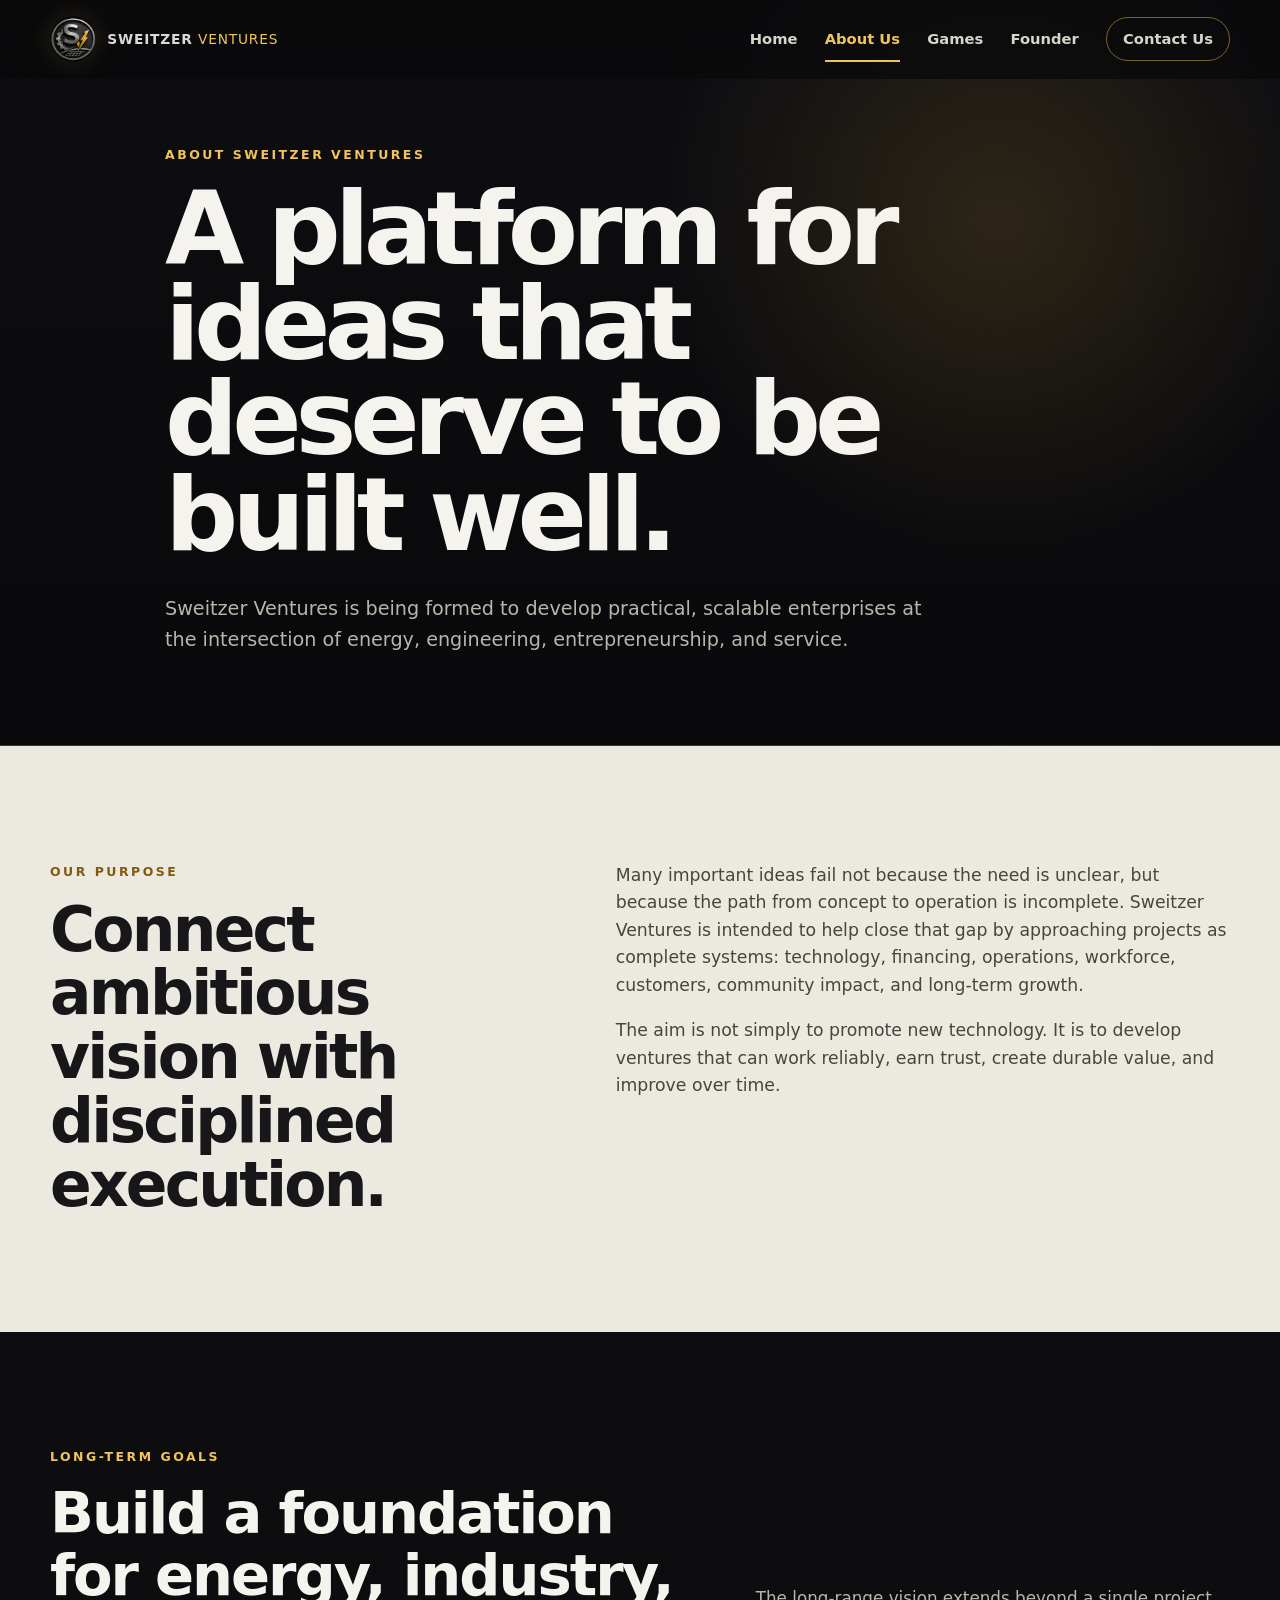
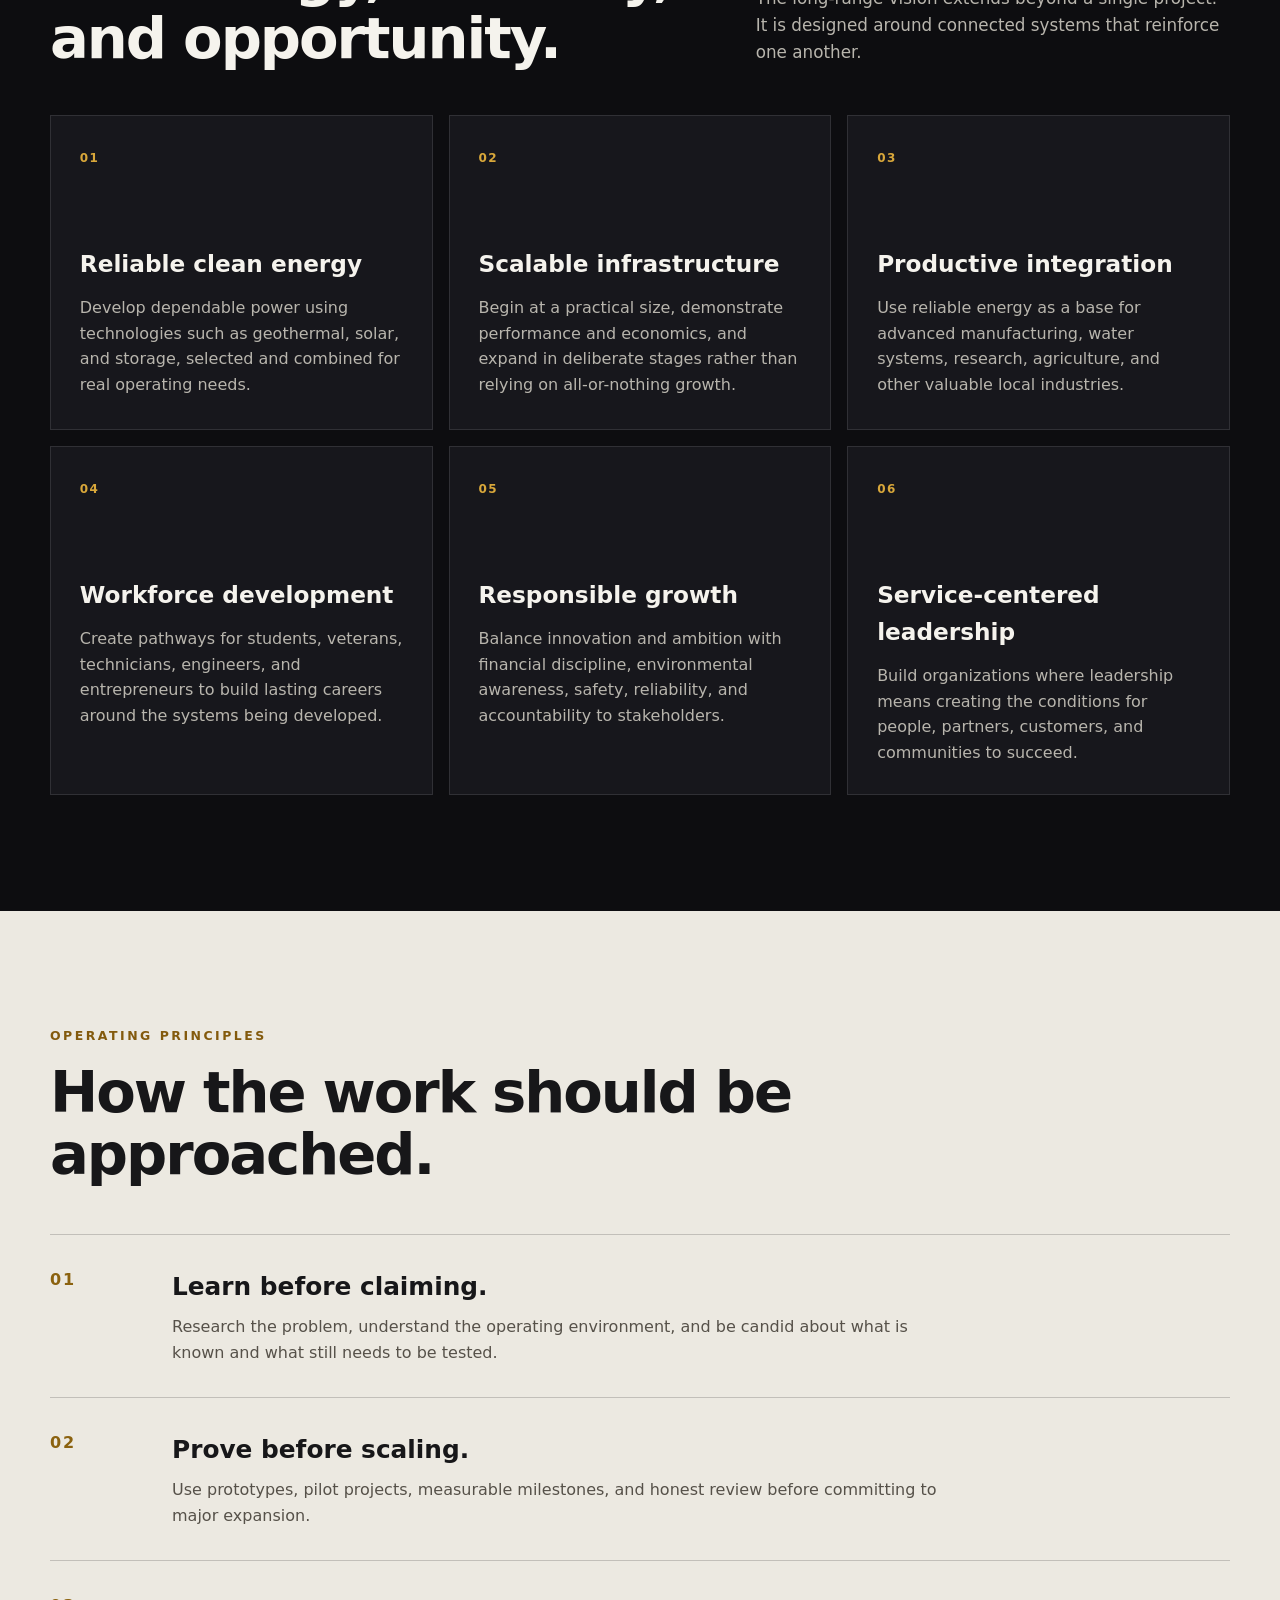
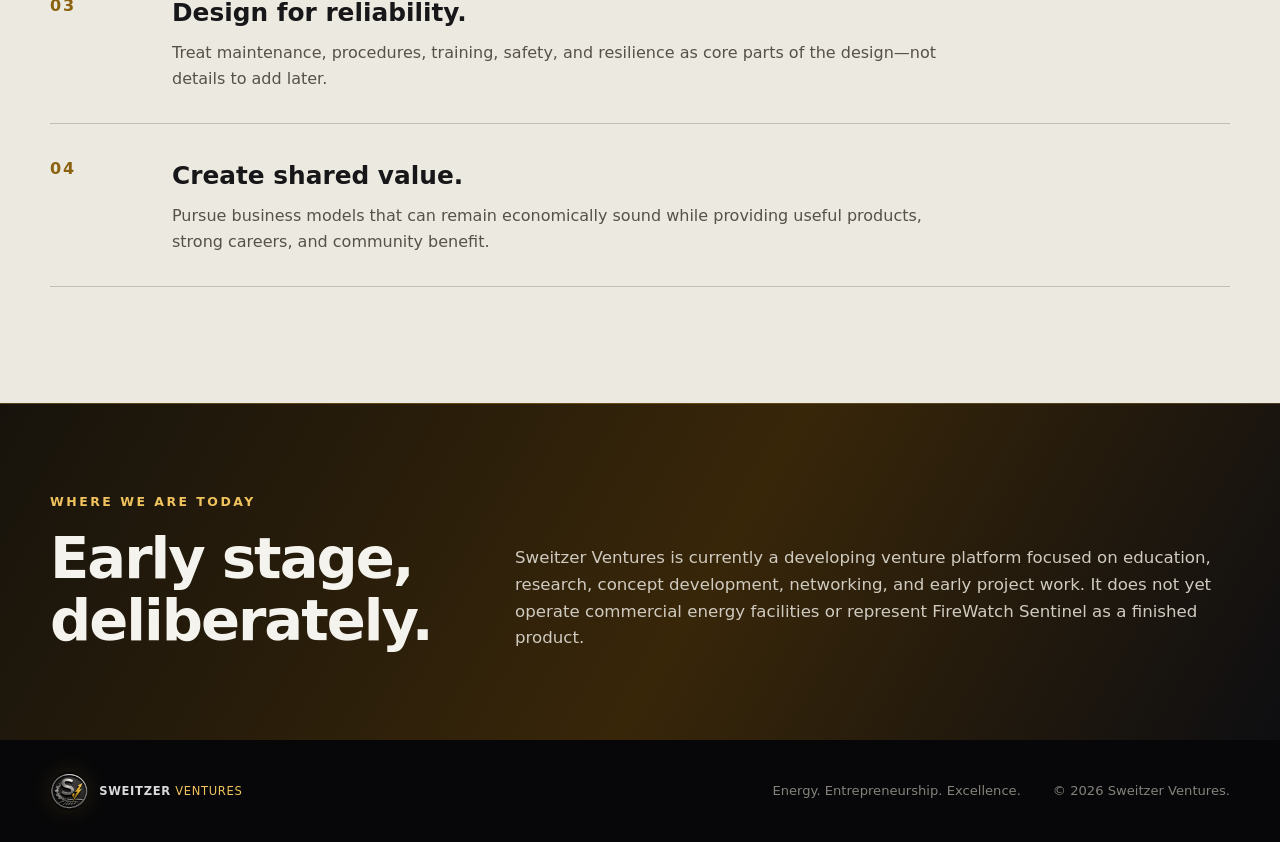
==== commit dc8b816d: "Corrected Website" ====
--- a/about.html
+++ b/about.html
@@ -9,11 +9,11 @@
   <meta property="og:description" content="A long-range platform for reliable energy, resilient infrastructure, and disciplined entrepreneurship.">
   <meta property="og:type" content="website">
   <meta property="og:url" content="https://sweitzerventures.com/about.html">
-  <meta property="og:image" content="https://sweitzerventures.com/assets/sweitzer-ventures-emblem.webp">
+  <meta property="og:image" content="https://sweitzerventures.com/assets/sweitzer-ventures-logo-original-v2.png">
   <link rel="canonical" href="https://sweitzerventures.com/about.html">
   <title>About Us | Sweitzer Ventures</title>
   <link rel="icon" href="assets/favicon.png" type="image/png">
-  <link rel="stylesheet" href="styles.css">
+  <link rel="stylesheet" href="styles.css?v=20260801-2">
 </head>
 <body>
   <a class="skip-link" href="#main">Skip to main content</a>
@@ -27,6 +27,7 @@
       <nav id="site-nav" aria-label="Primary navigation">
         <a href="index.html">Home</a>
         <a href="about.html" aria-current="page">About Us</a>
+        <a href="games.html">Games</a>
         <a href="founder.html">Founder</a>
         <a class="nav-cta" href="contact.html">Contact Us</a>
       </nav>
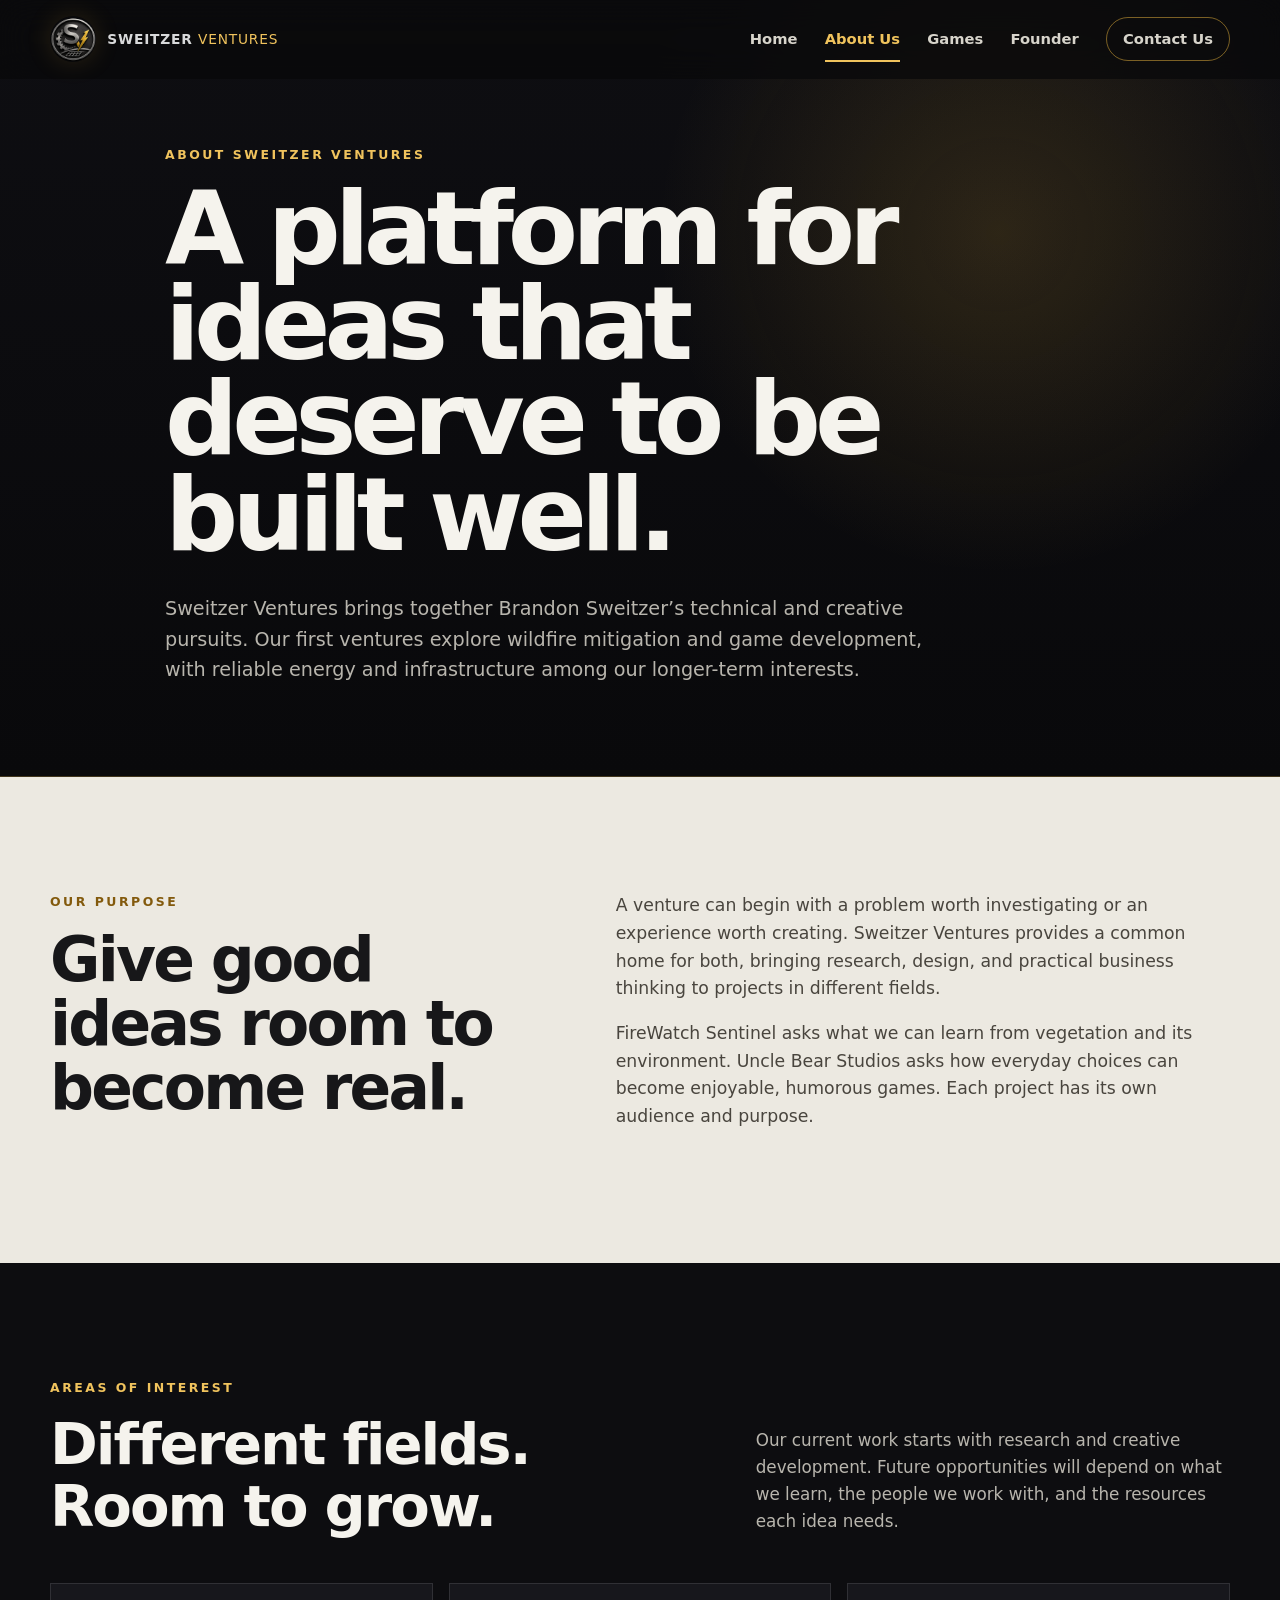
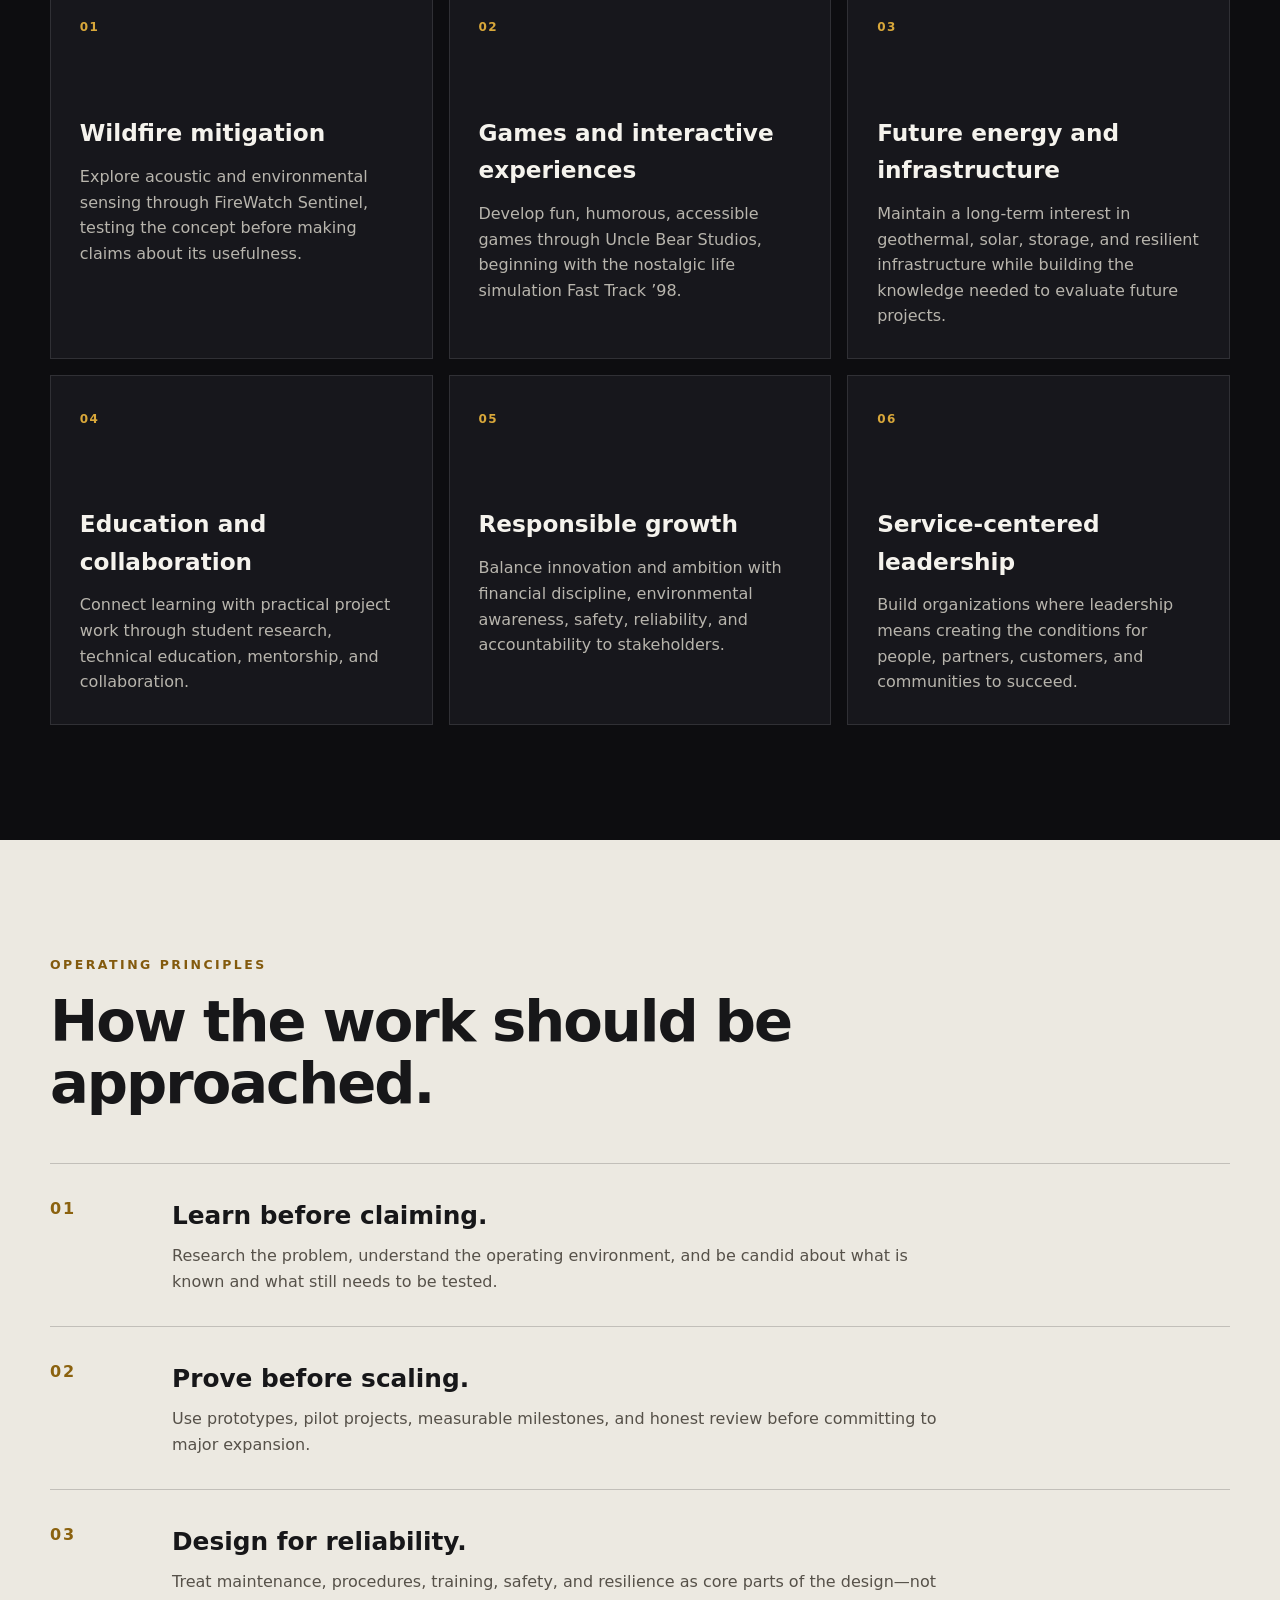
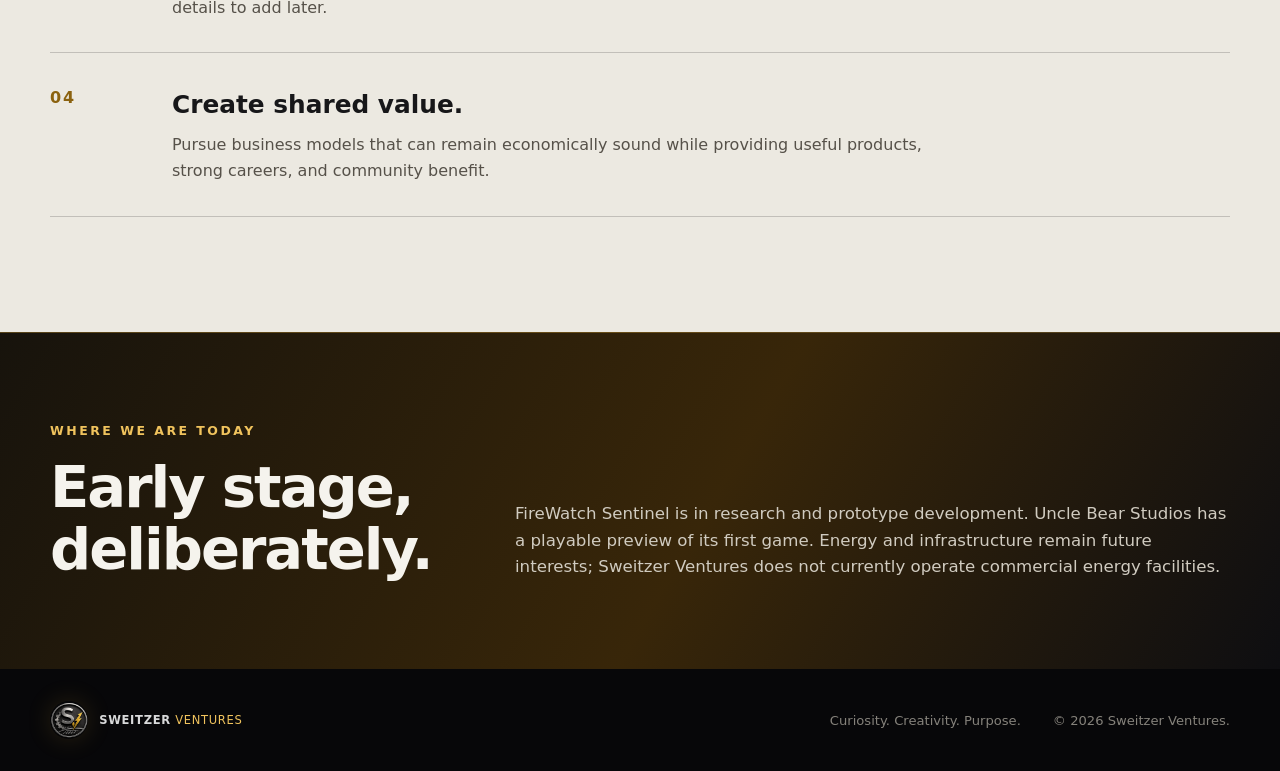
==== commit a22441a8: "Broaden venture positioning and simplify homepage around current projects" ====
--- a/about.html
+++ b/about.html
@@ -6,7 +6,7 @@
   <meta name="description" content="Learn about the purpose, goals, and operating principles behind Sweitzer Ventures.">
   <meta name="theme-color" content="#0b0b0d">
   <meta property="og:title" content="About Sweitzer Ventures">
-  <meta property="og:description" content="A long-range platform for reliable energy, resilient infrastructure, and disciplined entrepreneurship.">
+  <meta property="og:description" content="A home for practical and creative ventures, from wildfire research and games to future energy opportunities.">
   <meta property="og:type" content="website">
   <meta property="og:url" content="https://sweitzerventures.com/about.html">
   <meta property="og:image" content="https://sweitzerventures.com/assets/sweitzer-ventures-logo-original-v2.png">
@@ -27,7 +27,7 @@
       <nav id="site-nav" aria-label="Primary navigation">
         <a href="index.html">Home</a>
         <a href="about.html" aria-current="page">About Us</a>
-        <a href="games.html">Games</a>
+        <a href="https://unclebearstudios.com/">Games</a>
         <a href="founder.html">Founder</a>
         <a class="nav-cta" href="contact.html">Contact Us</a>
       </nav>
@@ -39,7 +39,7 @@
       <div class="page-hero-inner reveal">
         <p class="eyebrow">About Sweitzer Ventures</p>
         <h1 id="page-title">A platform for ideas that deserve to be built well.</h1>
-        <p>Sweitzer Ventures is being formed to develop practical, scalable enterprises at the intersection of energy, engineering, entrepreneurship, and service.</p>
+        <p>Sweitzer Ventures brings together Brandon Sweitzer’s technical and creative pursuits. Our first ventures explore wildfire mitigation and game development, with reliable energy and infrastructure among our longer-term interests.</p>
       </div>
     </section>
 
@@ -47,11 +47,11 @@
       <div class="section-inner two-column-story">
         <div class="story-heading reveal">
           <p class="section-label">Our purpose</p>
-          <h2 id="purpose-title">Connect ambitious vision with disciplined execution.</h2>
+          <h2 id="purpose-title">Give good ideas room to become real.</h2>
         </div>
         <div class="story-copy reveal">
-          <p>Many important ideas fail not because the need is unclear, but because the path from concept to operation is incomplete. Sweitzer Ventures is intended to help close that gap by approaching projects as complete systems: technology, financing, operations, workforce, customers, community impact, and long-term growth.</p>
-          <p>The aim is not simply to promote new technology. It is to develop ventures that can work reliably, earn trust, create durable value, and improve over time.</p>
+          <p>A venture can begin with a problem worth investigating or an experience worth creating. Sweitzer Ventures provides a common home for both, bringing research, design, and practical business thinking to projects in different fields.</p>
+          <p>FireWatch Sentinel asks what we can learn from vegetation and its environment. Uncle Bear Studios asks how everyday choices can become enjoyable, humorous games. Each project has its own audience and purpose.</p>
         </div>
       </div>
     </section>
@@ -60,31 +60,31 @@
       <div class="section-inner">
         <div class="section-heading reveal">
           <div>
-            <p class="section-label">Long-term goals</p>
-            <h2 id="goals-title">Build a foundation for energy, industry, and opportunity.</h2>
+            <p class="section-label">Areas of interest</p>
+            <h2 id="goals-title">Different fields. Room to grow.</h2>
           </div>
-          <p>The long-range vision extends beyond a single project. It is designed around connected systems that reinforce one another.</p>
+          <p>Our current work starts with research and creative development. Future opportunities will depend on what we learn, the people we work with, and the resources each idea needs.</p>
         </div>
         <div class="goal-grid">
           <article class="goal-card reveal">
             <span>01</span>
-            <h3>Reliable clean energy</h3>
-            <p>Develop dependable power using technologies such as geothermal, solar, and storage, selected and combined for real operating needs.</p>
+            <h3>Wildfire mitigation</h3>
+            <p>Explore acoustic and environmental sensing through FireWatch Sentinel, testing the concept before making claims about its usefulness.</p>
           </article>
           <article class="goal-card reveal">
             <span>02</span>
-            <h3>Scalable infrastructure</h3>
-            <p>Begin at a practical size, demonstrate performance and economics, and expand in deliberate stages rather than relying on all-or-nothing growth.</p>
+            <h3>Games and interactive experiences</h3>
+            <p>Develop fun, humorous, accessible games through Uncle Bear Studios, beginning with the nostalgic life simulation Fast Track ’98.</p>
           </article>
           <article class="goal-card reveal">
             <span>03</span>
-            <h3>Productive integration</h3>
-            <p>Use reliable energy as a base for advanced manufacturing, water systems, research, agriculture, and other valuable local industries.</p>
+            <h3>Future energy and infrastructure</h3>
+            <p>Maintain a long-term interest in geothermal, solar, storage, and resilient infrastructure while building the knowledge needed to evaluate future projects.</p>
           </article>
           <article class="goal-card reveal">
             <span>04</span>
-            <h3>Workforce development</h3>
-            <p>Create pathways for students, veterans, technicians, engineers, and entrepreneurs to build lasting careers around the systems being developed.</p>
+            <h3>Education and collaboration</h3>
+            <p>Connect learning with practical project work through student research, technical education, mentorship, and collaboration.</p>
           </article>
           <article class="goal-card reveal">
             <span>05</span>
@@ -121,7 +121,7 @@
           <p class="section-label">Where we are today</p>
           <h2 id="status-title">Early stage, deliberately.</h2>
         </div>
-        <p>Sweitzer Ventures is currently a developing venture platform focused on education, research, concept development, networking, and early project work. It does not yet operate commercial energy facilities or represent FireWatch Sentinel as a finished product.</p>
+        <p>FireWatch Sentinel is in research and prototype development. Uncle Bear Studios has a playable preview of its first game. Energy and infrastructure remain future interests; Sweitzer Ventures does not currently operate commercial energy facilities.</p>
       </div>
     </section>
   </main>
@@ -129,7 +129,7 @@
   <footer>
     <div class="footer-inner">
       <a class="brand footer-brand" href="index.html"><img src="assets/favicon.png" alt="" width="38" height="38"><span><strong>Sweitzer</strong> Ventures</span></a>
-      <p>Energy. Entrepreneurship. Excellence.</p>
+      <p>Curiosity. Creativity. Purpose.</p>
       <p>© <span id="year"></span> Sweitzer Ventures.</p>
     </div>
   </footer>
--- a/styles.css
+++ b/styles.css
@@ -311,7 +311,7 @@
   .reveal { opacity: 1; transform: none; }
 }
 
-/* Fast Track Games */
+/* Uncle Bear Studios / Fast Track '98 */
 .games-page {
   --ft-blue: #3e78c7;
   --ft-blue-bright: #71b6ff;
@@ -339,8 +339,8 @@
 .games-hero::after { content:""; position:absolute; inset:auto 0 0; height:1px; background:linear-gradient(90deg,transparent,var(--ft-blue-bright),var(--ft-yellow),transparent); opacity:.5; }
 .games-hero-grid { width:min(1320px,calc(100% - 2.5rem)); margin:0 auto; display:grid; grid-template-columns:.8fr 1.2fr; gap:4rem; align-items:center; position:relative; z-index:2; }
 .games-studio-label, .game-section-label { margin:0 0 1rem; color:var(--ft-yellow); font-size:.75rem; font-weight:900; text-transform:uppercase; letter-spacing:.18em; }
-.fast-track-games-logo { display:inline-block; margin-bottom:2rem; padding:.48rem .75rem .58rem; border:2px solid rgba(113,182,255,.48); background:linear-gradient(180deg,#182b48,#0c1627); box-shadow:5px 5px 0 #05070b, inset 0 0 0 1px rgba(255,255,255,.07); color:#f6f1df; font:900 clamp(1rem,1.7vw,1.35rem)/1 Tahoma,Verdana,sans-serif; font-style:italic; letter-spacing:.04em; transform:skew(-5deg); }
-.fast-track-games-logo span { color:var(--ft-yellow); }
+.uncle-bear-studios-logo { display:inline-block; margin-bottom:2rem; padding:.48rem .75rem .58rem; border:2px solid rgba(113,182,255,.48); background:linear-gradient(180deg,#182b48,#0c1627); box-shadow:5px 5px 0 #05070b, inset 0 0 0 1px rgba(255,255,255,.07); color:#f6f1df; font:900 clamp(1rem,1.7vw,1.35rem)/1 Tahoma,Verdana,sans-serif; font-style:italic; letter-spacing:.04em; transform:skew(-5deg); }
+.uncle-bear-studios-logo span { color:var(--ft-yellow); }
 .games-hero h1 { margin:0; font-size:clamp(3.5rem,6.8vw,7.1rem); line-height:.88; letter-spacing:-.065em; }
 .games-hero h1 span { color:var(--ft-yellow); }
 .games-hero-copy > p:not(.games-studio-label) { max-width:660px; color:#bcc7d7; font-size:clamp(1rem,1.45vw,1.18rem); }
@@ -444,7 +444,7 @@
 @media (max-width:680px) {
   .games-hero-grid { width:min(100% - 1.5rem,1320px); }
   .games-hero h1 { font-size:clamp(3.2rem,15vw,5rem); }
-  .fast-track-games-logo { font-size:.92rem; }
+  .uncle-bear-studios-logo { font-size:.92rem; }
   .build-chips { width:100%; }
   .game-loop-grid, .feature-list-grid, .character-roster { grid-template-columns:1fr 1fr; }
   .game-loop-card, .feature-list-card { min-height:260px; }
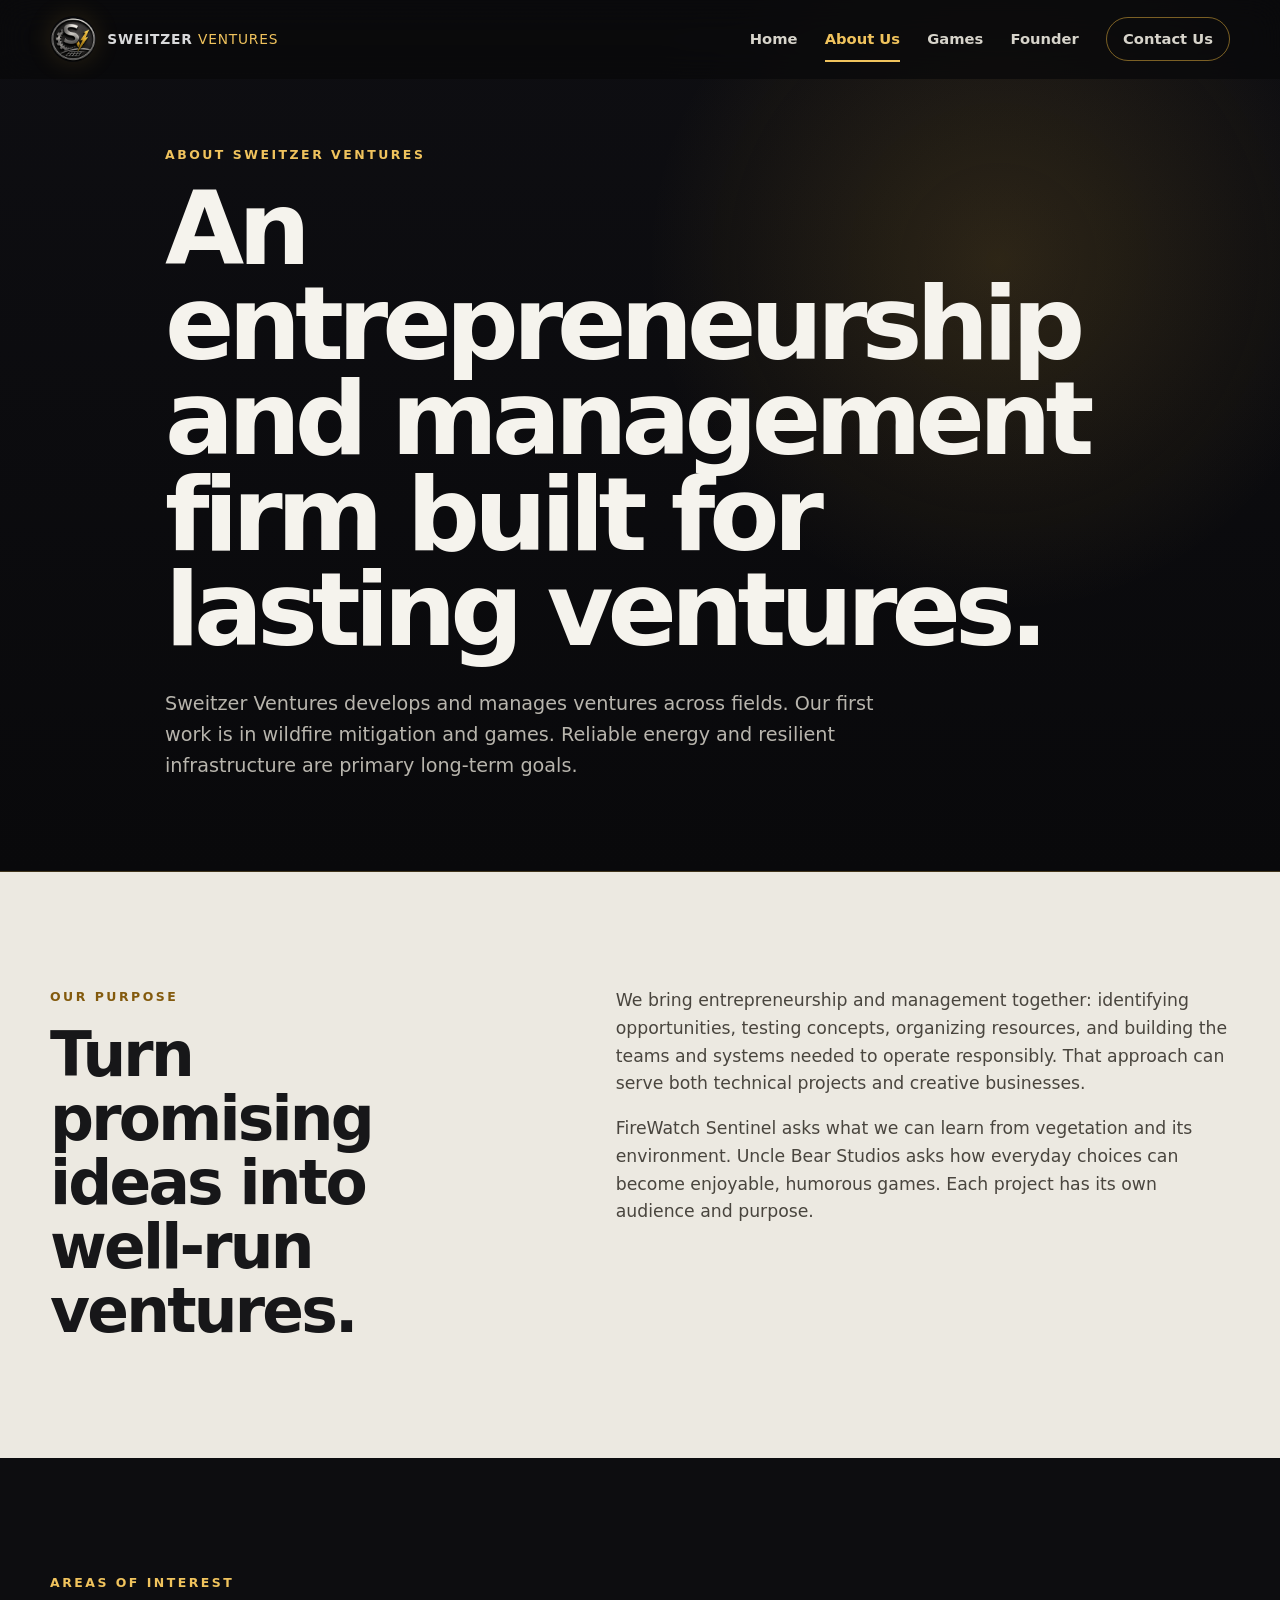
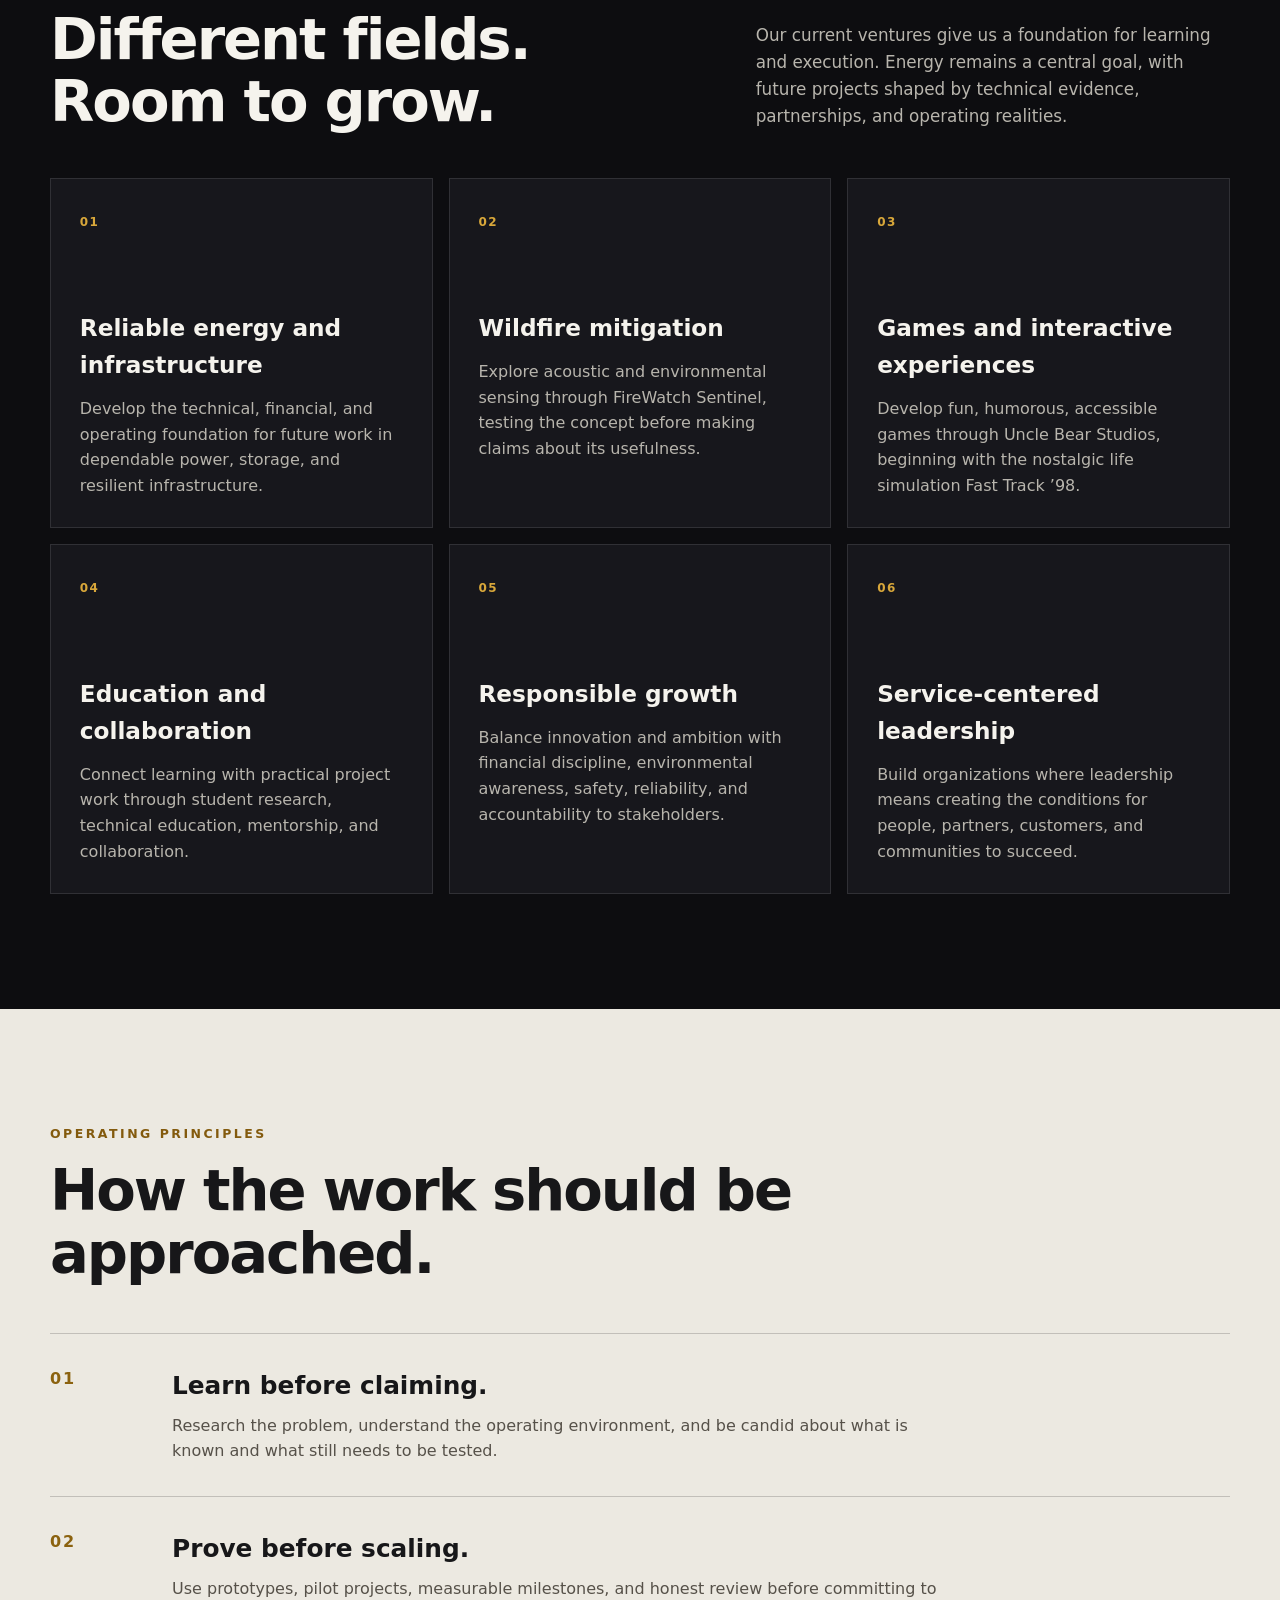
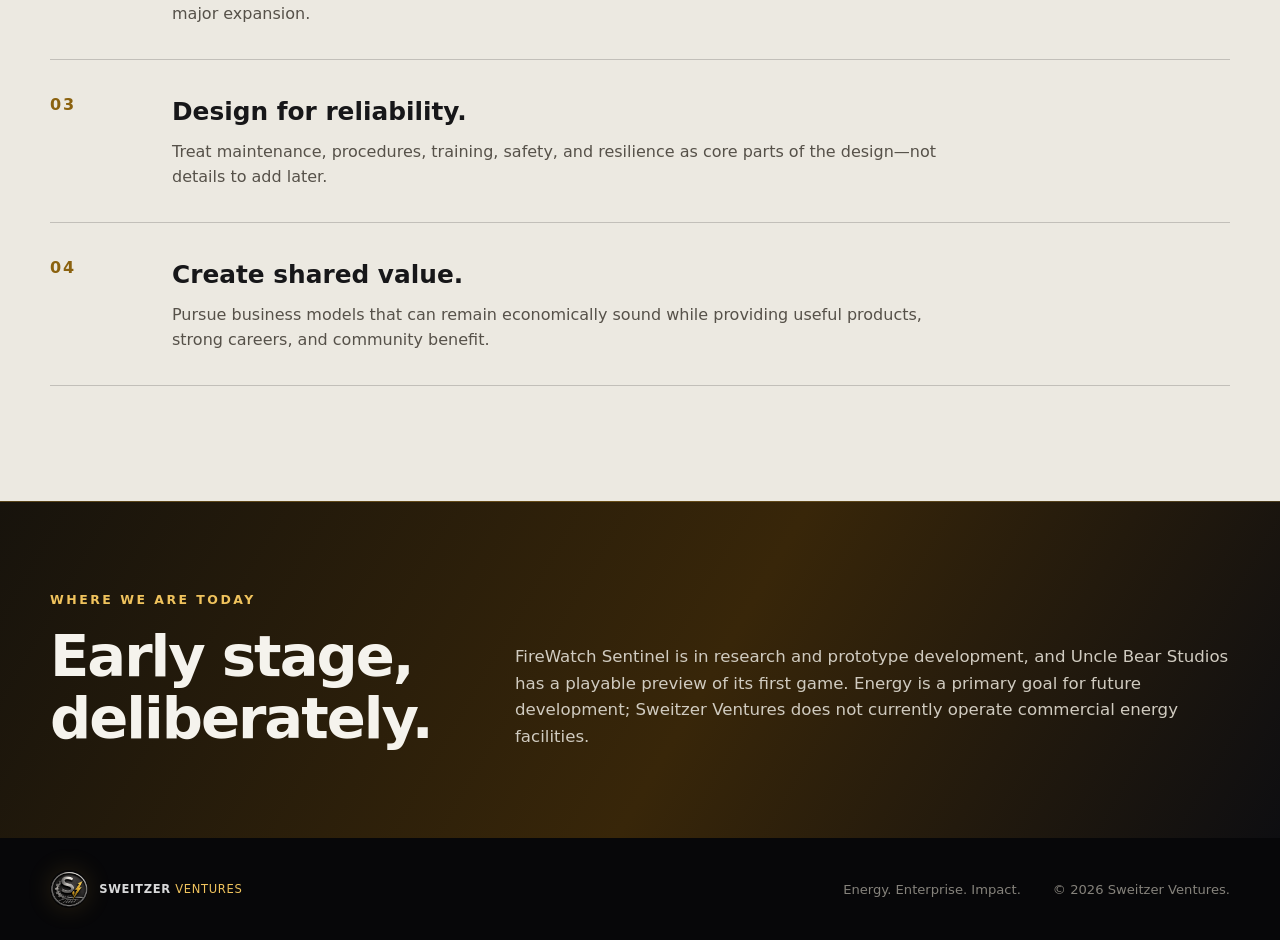
==== commit 398a655c: "Clarify energy focus and entrepreneurship management identity" ====
--- a/about.html
+++ b/about.html
@@ -6,7 +6,7 @@
   <meta name="description" content="Learn about the purpose, goals, and operating principles behind Sweitzer Ventures.">
   <meta name="theme-color" content="#0b0b0d">
   <meta property="og:title" content="About Sweitzer Ventures">
-  <meta property="og:description" content="A home for practical and creative ventures, from wildfire research and games to future energy opportunities.">
+  <meta property="og:description" content="An entrepreneurship and management firm advancing practical ventures in wildfire mitigation and games, with reliable energy as a primary long-term goal.">
   <meta property="og:type" content="website">
   <meta property="og:url" content="https://sweitzerventures.com/about.html">
   <meta property="og:image" content="https://sweitzerventures.com/assets/sweitzer-ventures-logo-original-v2.png">
@@ -38,8 +38,8 @@
     <section class="page-hero about-page-hero" aria-labelledby="page-title">
       <div class="page-hero-inner reveal">
         <p class="eyebrow">About Sweitzer Ventures</p>
-        <h1 id="page-title">A platform for ideas that deserve to be built well.</h1>
-        <p>Sweitzer Ventures brings together Brandon Sweitzer’s technical and creative pursuits. Our first ventures explore wildfire mitigation and game development, with reliable energy and infrastructure among our longer-term interests.</p>
+        <h1 id="page-title">An entrepreneurship and management firm built for lasting ventures.</h1>
+        <p>Sweitzer Ventures develops and manages ventures across fields. Our first work is in wildfire mitigation and games. Reliable energy and resilient infrastructure are primary long-term goals.</p>
       </div>
     </section>
 
@@ -47,10 +47,10 @@
       <div class="section-inner two-column-story">
         <div class="story-heading reveal">
           <p class="section-label">Our purpose</p>
-          <h2 id="purpose-title">Give good ideas room to become real.</h2>
+          <h2 id="purpose-title">Turn promising ideas into well-run ventures.</h2>
         </div>
         <div class="story-copy reveal">
-          <p>A venture can begin with a problem worth investigating or an experience worth creating. Sweitzer Ventures provides a common home for both, bringing research, design, and practical business thinking to projects in different fields.</p>
+          <p>We bring entrepreneurship and management together: identifying opportunities, testing concepts, organizing resources, and building the teams and systems needed to operate responsibly. That approach can serve both technical projects and creative businesses.</p>
           <p>FireWatch Sentinel asks what we can learn from vegetation and its environment. Uncle Bear Studios asks how everyday choices can become enjoyable, humorous games. Each project has its own audience and purpose.</p>
         </div>
       </div>
@@ -63,23 +63,23 @@
             <p class="section-label">Areas of interest</p>
             <h2 id="goals-title">Different fields. Room to grow.</h2>
           </div>
-          <p>Our current work starts with research and creative development. Future opportunities will depend on what we learn, the people we work with, and the resources each idea needs.</p>
+          <p>Our current ventures give us a foundation for learning and execution. Energy remains a central goal, with future projects shaped by technical evidence, partnerships, and operating realities.</p>
         </div>
         <div class="goal-grid">
           <article class="goal-card reveal">
             <span>01</span>
+            <h3>Reliable energy and infrastructure</h3>
+            <p>Develop the technical, financial, and operating foundation for future work in dependable power, storage, and resilient infrastructure.</p>
+          </article>
+          <article class="goal-card reveal">
+            <span>02</span>
             <h3>Wildfire mitigation</h3>
             <p>Explore acoustic and environmental sensing through FireWatch Sentinel, testing the concept before making claims about its usefulness.</p>
           </article>
           <article class="goal-card reveal">
-            <span>02</span>
+            <span>03</span>
             <h3>Games and interactive experiences</h3>
             <p>Develop fun, humorous, accessible games through Uncle Bear Studios, beginning with the nostalgic life simulation Fast Track ’98.</p>
-          </article>
-          <article class="goal-card reveal">
-            <span>03</span>
-            <h3>Future energy and infrastructure</h3>
-            <p>Maintain a long-term interest in geothermal, solar, storage, and resilient infrastructure while building the knowledge needed to evaluate future projects.</p>
           </article>
           <article class="goal-card reveal">
             <span>04</span>
@@ -121,7 +121,7 @@
           <p class="section-label">Where we are today</p>
           <h2 id="status-title">Early stage, deliberately.</h2>
         </div>
-        <p>FireWatch Sentinel is in research and prototype development. Uncle Bear Studios has a playable preview of its first game. Energy and infrastructure remain future interests; Sweitzer Ventures does not currently operate commercial energy facilities.</p>
+        <p>FireWatch Sentinel is in research and prototype development, and Uncle Bear Studios has a playable preview of its first game. Energy is a primary goal for future development; Sweitzer Ventures does not currently operate commercial energy facilities.</p>
       </div>
     </section>
   </main>
@@ -129,7 +129,7 @@
   <footer>
     <div class="footer-inner">
       <a class="brand footer-brand" href="index.html"><img src="assets/favicon.png" alt="" width="38" height="38"><span><strong>Sweitzer</strong> Ventures</span></a>
-      <p>Curiosity. Creativity. Purpose.</p>
+      <p>Energy. Enterprise. Impact.</p>
       <p>© <span id="year"></span> Sweitzer Ventures.</p>
     </div>
   </footer>
